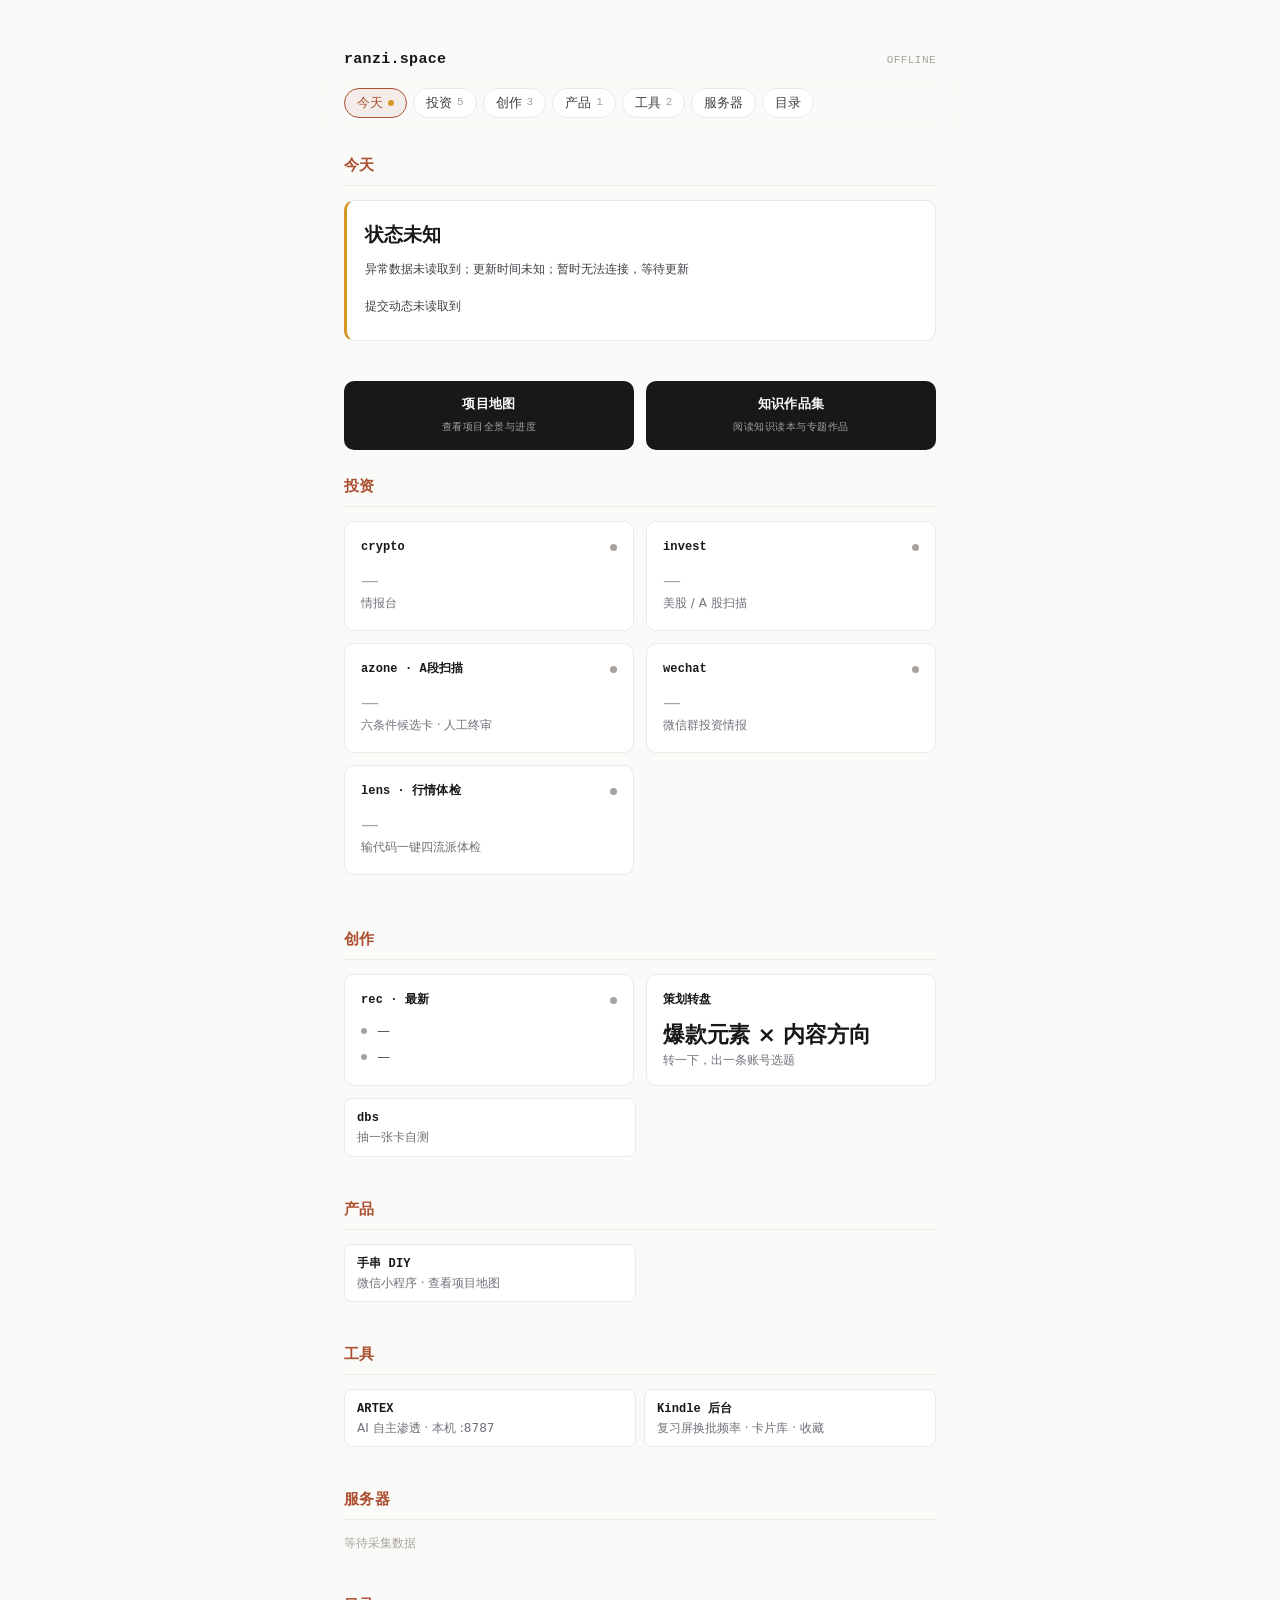
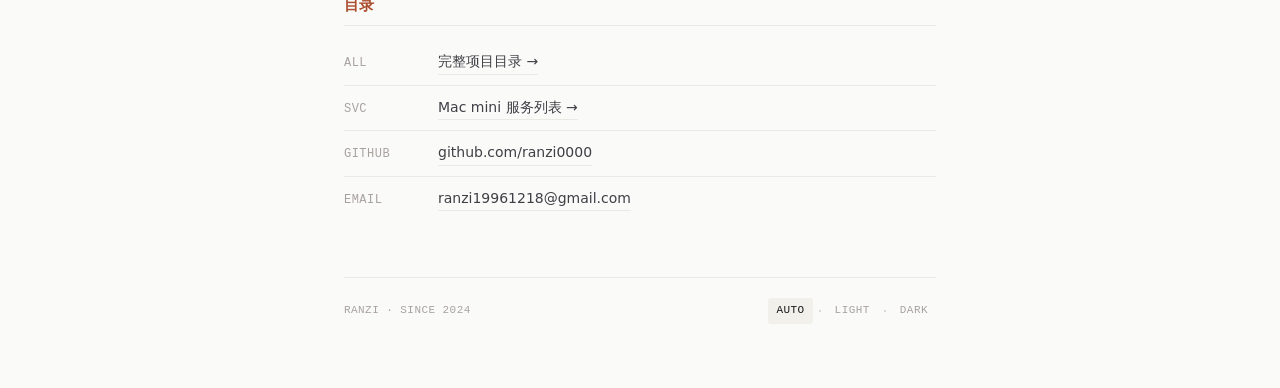
==== index.html @ 0cd51f05 "home: 任务块已完成折叠成一行，新增刷新按钮（refresh_summary）" ====
<!DOCTYPE html>
<html lang="zh-CN" data-page="home">
<head>
<meta charset="UTF-8">
<meta name="viewport" content="width=device-width, initial-scale=1.0, viewport-fit=cover">
<title>ranzi.space</title>
<meta name="description" content="ranzi 的项目大屏。把各项目的当日状态聚合在一起。">
<meta name="color-scheme" content="light dark">

<!-- PWA -->
<link rel="manifest" href="/manifest.json">
<meta name="apple-mobile-web-app-capable" content="yes">
<meta name="apple-mobile-web-app-status-bar-style" content="black-translucent">
<meta name="apple-mobile-web-app-title" content="ranzi">
<meta name="theme-color" content="#fafaf8" media="(prefers-color-scheme: light)">
<meta name="theme-color" content="#0c0c0c" media="(prefers-color-scheme: dark)">
<link rel="apple-touch-icon" href="/icons/apple-touch-icon.png">
<link rel="icon" href="/icons/favicon.svg" type="image/svg+xml">

<script>
  (function() {
    try {
      var t = localStorage.getItem('ranzi-space-theme');
      if (t === 'light' || t === 'dark') {
        document.documentElement.setAttribute('data-theme', t);
      }
    } catch (e) {}
  })();
</script>

<link rel="stylesheet" href="/assets/base.css">
<style>

main {
  max-width: 640px;
  margin: 0 auto;
  padding: 48px 24px 64px;
}
@media (max-width: 640px) {
  main { padding: 32px 16px 48px; }
}

/* ─── Header ───────────────────────────────── */
header {
  margin-bottom: 16px;
  display: flex;
  align-items: baseline;
  justify-content: space-between;
  gap: 16px;
}
h1 {
  font-family: var(--font-mono);
  font-size: 15px;
  font-weight: 600;
  letter-spacing: 0.02em;
  margin: 0;
}
.refresh-meta {
  font-family: var(--font-mono);
  font-size: 11px;
  letter-spacing: 0.04em;
  color: var(--faint);
  text-transform: uppercase;
}
.refresh-meta.stale {
  color: var(--status-bad);
  font-weight: 600;
}
.refresh-meta.stale::before {
  content: "⏸ ";
  margin-right: 2px;
}

/* 数据陈旧时，所有卡片半透明 + 灰化，提示"这不是当前数据" */
body.stale .card { opacity: 0.55; }
body.stale .card-main { color: var(--muted); }
body.stale .server-strip { opacity: 0.55; }

/* ─── 项目登记漂移提醒（projects.json 真源 vs 本地实况对账） ── */
.drift-banner {
  display: block;
  margin: 0 0 20px;
  padding: 10px 13px;
  border: 1px solid var(--border);
  border-left: 3px solid var(--status-warn);
  border-radius: 8px;
  background: var(--card);
  font-size: 13px;
  line-height: 1.5;
  color: inherit;
  text-decoration: none;
}
.drift-banner[hidden] { display: none; }
.drift-banner .drift-title { color: var(--fg-soft); }
.drift-banner .drift-count { color: var(--status-warn); font-weight: 600; }
.drift-banner .drift-detail {
  display: block;
  margin-top: 3px;
  color: var(--muted);
  font-family: var(--font-mono);
  font-size: 12px;
  word-break: break-word;
}

/* ─── 今天：异常用细边与状态点强调，文字保留语义 ─── */
.today-panel {
  display: grid;
  grid-template-columns: minmax(0, 1fr) 150px;
  gap: 20px;
  padding: 18px;
  border: 1px solid var(--border);
  border-left: 3px solid var(--status-ok);
  border-radius: 10px;
  background: var(--card);
}
.today-panel[data-state="alerts"] { border-left-color: var(--status-bad); }
.today-panel[data-state="unknown"] { border-left-color: var(--status-warn); }
.today-panel.no-quota { grid-template-columns: minmax(0, 1fr); }
.quota-block[hidden] { display: none; }
.today-copy { min-width: 0; }
.today-status { margin: 0; font-size: 19px; font-weight: 600; color: var(--fg); }
.today-alerts, .today-latest { list-style: none; padding: 0; margin: 0; }
.today-alerts li { display: flex; gap: 9px; margin-top: 12px; line-height: 1.5; font-size: 13px; }
.today-alerts .status-dot { margin-top: 6px; }
.today-alerts li > div { min-width: 0; overflow-wrap: anywhere; }
.alert-title { color: var(--fg); font-weight: 500; }
.alert-detail { display: block; color: var(--muted); font-size: 12px; }
.today-ai { margin-top: 12px; color: var(--muted); font-size: 12px; }
.today-ai summary { cursor: pointer; }
.today-ai ul { margin: 6px 0 0; padding-left: 18px; line-height: 1.6; overflow-wrap: anywhere; }
.today-unknown { margin: 10px 0 0; color: var(--fg-soft); font-size: 12px; overflow-wrap: anywhere; }
.today-activity { margin: 18px 0 6px; color: var(--fg-soft); font-size: 12px; overflow-wrap: anywhere; }
.today-latest li { display: flex; gap: 10px; font-size: 12px; margin-top: 5px; color: var(--muted); }
.commit-title { flex: 1; min-width: 0; overflow-wrap: anywhere; }
.today-latest time { flex-shrink: 0; font-family: var(--font-mono); font-size: 10px; padding-top: 2px; }
.quota-block { min-width: 0; border-left: 1px solid var(--border); padding-left: 18px; }
.quota-row + .quota-row { margin-top: 14px; padding-top: 14px; border-top: 1px solid var(--border); }
.quota-label { margin: 0; font-family: var(--font-mono); color: var(--muted); font-size: 11px; }
.quota-value { font-family: var(--font-mono); font-size: 30px; line-height: 1.3; margin: 7px 0 0; color: var(--fg); }
.quota-state, .quota-reset, .quota-short { margin: 3px 0 0; font-size: 11px; color: var(--muted); overflow-wrap: anywhere; }
@media (max-width: 640px) {
  .today-panel { grid-template-columns: minmax(0, 1fr); gap: 16px; padding: 16px; }
  .quota-block { border-left: 0; border-top: 1px solid var(--border); padding: 12px 0 0; }
  .quota-value { display: inline-block; font-size: 25px; margin: 4px 8px 0 0; }
  .quota-state { display: inline; }
}

/* ─── 任务：长任务进度（转写、grok 派活等），没有任务时整块隐藏 ─── */
.task-block { margin-top: 12px; border: 1px solid var(--border); border-radius: 10px; background: var(--card); }
.task-block[hidden] { display: none; }
.task-head { display: flex; justify-content: space-between; align-items: center; gap: 10px; margin: 0; padding: 8px 12px 0 18px; font-family: var(--font-mono); font-size: 11px; color: var(--muted); }
.task-refresh { font: inherit; color: var(--fg-soft); background: none; border: 1px solid var(--border); border-radius: 6px; padding: 3px 10px; cursor: pointer; }
.task-refresh:hover { background: var(--hover); }
.task-refresh:disabled { color: var(--muted); cursor: default; background: none; }
/* 已完成的收成一行，展开才看明细，不占注意力 */
.task-done { margin: 0; padding: 10px 18px; font-size: 12px; color: var(--muted); }
.task-list:not(:empty) + .task-done { border-top: 1px solid var(--border); }
.task-done[hidden] { display: none; }
.task-done summary { cursor: pointer; }
.task-done ul { list-style: none; margin: 6px 0 0; padding: 0; line-height: 1.7; }
.task-done li { display: flex; gap: 10px; }
.task-done li span:first-child { flex: 1; min-width: 0; overflow-wrap: anywhere; }
.task-done time { flex-shrink: 0; font-family: var(--font-mono); font-size: 11px; }
.task-list { list-style: none; margin: 0; padding: 0 18px; }
.task-list li { padding: 12px 0; }
.task-list li + li { border-top: 1px solid var(--border); }
.task-top { display: flex; align-items: baseline; gap: 9px; font-size: 14px; }
.task-top .status-dot { align-self: center; }
.task-name { flex: 1; min-width: 0; font-weight: 600; color: var(--fg); overflow-wrap: anywhere; }
.task-label { flex-shrink: 0; font-size: 12px; color: var(--muted); white-space: nowrap; }
.task-list li[data-status="warn"] .task-label, .task-list li[data-status="warn"] .task-line.why { color: var(--status-warn); font-weight: 600; }
.task-list li[data-status="bad"] .task-label, .task-list li[data-status="bad"] .task-line.why { color: var(--status-bad); font-weight: 600; }
.task-bar { height: 5px; margin: 8px 0 0 16px; border-radius: 3px; background: var(--hover); overflow: hidden; }
.task-bar > span { display: block; height: 100%; border-radius: 3px; background: var(--status-ok); }
.task-list li[data-status="warn"] .task-bar > span { background: var(--status-warn); }
.task-list li[data-status="bad"] .task-bar > span { background: var(--status-bad); }
.task-list li[data-status="done"] .task-bar > span, .task-list li[data-status="unknown"] .task-bar > span { background: var(--faint); }
.task-line { margin: 6px 0 0 16px; font-size: 12px; line-height: 1.5; color: var(--fg-soft); overflow-wrap: anywhere; }
.task-line.sub { margin-top: 2px; color: var(--muted); }
.task-line b { font-weight: 600; color: var(--fg); }
@media (max-width: 640px) { .task-head { padding: 8px 10px 0 16px; } .task-list { padding: 0 16px; } .task-done { padding: 10px 16px; } }

/* ─── 主要入口 ──────────────────────────── */
.primary-link {
  display: block;
  width: 100%;
  padding: 14px 16px;
  margin-bottom: 24px;
  background: var(--fg);
  color: var(--bg);
  border: none;
  border-radius: 10px;
  font: inherit;
  font-family: var(--font-mono);
  font-size: 13px;
  font-weight: 600;
  letter-spacing: 0.02em;
  cursor: pointer;
  text-align: center;
  text-decoration: none;
  -webkit-tap-highlight-color: transparent;
  transition: transform 0.1s ease, opacity 0.15s ease;
}
.primary-link:active { transform: scale(0.985); }
.primary-links {
  display: grid;
  grid-template-columns: 1fr 1fr;
  gap: 12px;
  margin-bottom: 24px;
}
.primary-links .primary-link { margin-bottom: 0; }
.primary-link .hint {
  display: block;
  margin-top: 4px;
  font-size: 10px;
  font-weight: 400;
  letter-spacing: 0.05em;
  opacity: 0.6;
}

/* ─── Card grid ───────────────────────────────── */
.grid {
  display: grid;
  /* minmax(0,1fr) 而非 1fr：防止某张卡片的不可换行内容（如 rec 的列表标题）撑爆所在列、
     把两列挤成 2:1 的宽度。minmax(0,…) 把列的最小宽度锁到 0，两列恒等宽。 */
  grid-template-columns: repeat(2, minmax(0, 1fr));
  /* 所有行等高 → 卡片高度统一，消除"某行换行变高、别行偏矮"的高度偏差 */
  grid-auto-rows: 1fr;
  gap: 12px;
  margin-bottom: 12px;
}
@media (max-width: 380px) {
  /* 单列时是纵向列表，不强制等高（否则短卡片被拉高、留大片空白） */
  .grid { grid-template-columns: 1fr; grid-auto-rows: auto; }
}

.card {
  position: relative;
  display: block;
  padding: 16px;
  background: var(--card);
  border: 1px solid var(--border);
  border-radius: 10px;
  text-decoration: none;
  color: inherit;
  transition: transform 0.1s ease, border-color 0.15s ease, background-color 0.15s ease;
  min-height: 110px;
  -webkit-tap-highlight-color: transparent;
}
.card:active {
  transform: scale(0.985);
  background: var(--hover);
}
.card:hover { border-color: var(--muted); }
.card.wide { grid-column: 1 / -1; }

/* ─── Entry grid（纯入口卡：无 dash.key 的项目 + 系统页面） ───
   与活数据大卡区分：两行文字、无状态点、高度约为大卡的一半，视觉分量收敛。 */
.entry-grid {
  display: grid;
  grid-template-columns: repeat(2, minmax(0, 1fr));
  gap: 8px;
}
@media (max-width: 380px) {
  .entry-grid { grid-template-columns: 1fr; }
}
.entry {
  display: block;
  padding: 10px 12px;
  background: var(--card);
  border: 1px solid var(--border);
  border-radius: 8px;
  text-decoration: none;
  color: inherit;
  transition: transform 0.1s ease, border-color 0.15s ease, background-color 0.15s ease;
  -webkit-tap-highlight-color: transparent;
}
.entry:hover { border-color: var(--muted); }
.entry:active {
  transform: scale(0.985);
  background: var(--hover);
}
.entry-title {
  display: block;
  font-family: var(--font-mono);
  font-size: 12px;
  font-weight: 600;
  letter-spacing: 0.01em;
  color: var(--fg);
}
.entry-sub {
  display: block;
  margin-top: 1px;
  font-size: 12px;
  line-height: 1.35;
  color: var(--muted);
  overflow: hidden;
  text-overflow: ellipsis;
  white-space: nowrap;
}

/* projects.json 加载失败时的一行提示（不白屏） */
.grid-error {
  grid-column: 1 / -1;
  font-family: var(--font-mono);
  font-size: 12px;
  color: var(--status-bad);
  padding: 8px 0;
}

.card-head {
  display: flex;
  align-items: center;
  justify-content: space-between;
  gap: 8px;
  margin-bottom: 12px;
}
.card-name {
  font-family: var(--font-mono);
  font-size: 12px;
  font-weight: 600;
  color: var(--fg);
  letter-spacing: 0.01em;
}
.status-dot {
  width: 7px;
  height: 7px;
  border-radius: 50%;
  background: var(--faint);
  flex-shrink: 0;
}
.status-dot.ok { background: var(--status-ok); }
.status-dot.warn { background: var(--status-warn); }
.status-dot.bad { background: var(--status-bad); }

.card-main {
  font-size: 22px;
  font-weight: 600;
  line-height: 1.2;
  color: var(--fg);
  letter-spacing: -0.01em;
  margin-bottom: 4px;
  font-variant-numeric: tabular-nums;
}
.card-main.placeholder { color: var(--faint); font-size: 18px; font-weight: 400; }
.card-sub {
  font-size: 12px;
  color: var(--muted);
  line-height: 1.4;
}
/* 窄屏两列时卡片内宽约 140px，22px 主指标遇到较长文案（如"1.65% 最大价差"）会折成两行。
   缩到 19px 让常见指标单行显示。即便仍折行，等高已由 grid-auto-rows 保证整齐。 */
@media (max-width: 480px) {
  .card-main { font-size: 19px; }
}

/* ─── Item list（rec 用） ──────── */
.card-items {
  list-style: none;
  margin: 0;
  padding: 0;
  display: flex;
  flex-direction: column;
  gap: 8px;
}
.card-items li {
  display: flex;
  align-items: center;
  gap: 10px;
  font-size: 13px;
  line-height: 1.4;
}
.card-items .dot {
  width: 6px;
  height: 6px;
  border-radius: 50%;
  background: var(--faint);
  flex-shrink: 0;
}
.card-items .dot.ok { background: var(--status-ok); }
.card-items .dot.warn { background: var(--status-warn); }
.card-items .dot.bad { background: var(--status-bad); }
.card-items .title {
  flex: 1;
  overflow: hidden;
  text-overflow: ellipsis;
  white-space: nowrap;
  color: var(--fg-soft);
}
.card-items .time {
  font-family: var(--font-mono);
  font-size: 11px;
  color: var(--faint);
  flex-shrink: 0;
}

/* ─── Section ───────────────────────────────── */
section { margin-bottom: 40px; scroll-margin-top: 64px; }
section:last-of-type { margin-bottom: 0; }
section[hidden] { display: none; }

.eyebrow {
  display: flex;
  align-items: baseline;
  gap: 8px;
  font-size: 15px;
  font-weight: 600;
  letter-spacing: 0.02em;
  color: var(--accent);
  margin: 0 0 14px;
  padding-bottom: 8px;
  border-bottom: 1px solid var(--border);
}
.group-section .grid:empty { display: none; }
.section-empty { margin: 0; font-size: 12px; color: var(--faint); }
.section-empty[hidden] { display: none; }

/* ─── 快捷标签：吸顶，点击跳分区，滚动时高亮当前分区 ─── */
.quick-tags {
  position: sticky;
  top: 0;
  z-index: 10;
  display: flex;
  gap: 6px;
  margin: -8px -24px 24px;
  padding: calc(8px + env(safe-area-inset-top)) 24px 10px;
  overflow-x: auto;
  scrollbar-width: none;
  background: color-mix(in srgb, var(--bg) 88%, transparent);
  -webkit-backdrop-filter: blur(10px);
  backdrop-filter: blur(10px);
  border-bottom: 1px solid transparent;
  transition: border-color 0.15s ease;
}
.quick-tags::-webkit-scrollbar { display: none; }
.quick-tags.stuck { border-bottom-color: var(--border); }
.quick-tags a {
  flex-shrink: 0;
  display: inline-flex;
  align-items: center;
  gap: 5px;
  padding: 5px 12px;
  border: 1px solid var(--border);
  border-radius: 999px;
  background: var(--card);
  color: var(--fg-soft);
  font-size: 13px;
  line-height: 1.4;
  text-decoration: none;
  -webkit-tap-highlight-color: transparent;
  transition: color 0.15s ease, border-color 0.15s ease, background-color 0.15s ease;
}
.quick-tags a:hover { border-color: var(--muted); }
.quick-tags a[aria-current="true"] {
  color: var(--accent);
  border-color: var(--accent);
  background: var(--accent-soft);
}
.quick-tags a[hidden] { display: none; }
.quick-tags .tag-count {
  font-family: var(--font-mono);
  font-size: 11px;
  color: var(--faint);
}
.quick-tags .tag-count:empty { display: none; }
.quick-tags .tag-dot {
  width: 6px;
  height: 6px;
  border-radius: 50%;
  background: var(--status-warn);
}
.quick-tags .tag-dot[data-state="ok"] { background: var(--status-ok); }
.quick-tags .tag-dot[data-state="alerts"] { background: var(--status-bad); }
@media (max-width: 640px) {
  .quick-tags { margin: -8px -16px 20px; padding-left: 16px; padding-right: 16px; }
}

/* ─── Server strip（云服务器状态条，数据来自 /api/summary.servers） ─── */
.server-strip {
  display: grid;
  grid-template-columns: repeat(4, minmax(0, 1fr));
  gap: 8px 4px;
  padding: 12px 8px;
  background: var(--card);
  border: 1px solid var(--border);
  border-radius: 10px;
}
.server-strip[hidden] { display: none; }
.server-cell { text-align: center; min-width: 0; }
.server-cell .s-name {
  display: flex;
  align-items: center;
  justify-content: center;
  gap: 6px;
  font-family: var(--font-mono);
  font-size: 12px;
  font-weight: 600;
  color: var(--fg);
  white-space: nowrap;
}
.server-cell .s-sub {
  margin-top: 2px;
  font-family: var(--font-mono);
  font-size: 10px;
  letter-spacing: 0.02em;
  color: var(--muted);
  white-space: nowrap;
  overflow: hidden;
  text-overflow: ellipsis;
}
@media (max-width: 420px) {
  .server-strip { grid-template-columns: repeat(2, minmax(0, 1fr)); gap: 12px 4px; }
}

/* ─── Elsewhere ───────────────────────────────── */
.links {
  list-style: none;
  margin: 0;
  padding: 0;
}
.links li {
  padding: 10px 0;
  display: flex;
  gap: 24px;
  align-items: baseline;
  border-bottom: 1px solid var(--border);
}
.links li:last-child { border-bottom: none; }
.links .label {
  font-family: var(--font-mono);
  font-size: 12px;
  color: var(--faint);
  letter-spacing: 0.04em;
  text-transform: uppercase;
  width: 70px;
  flex-shrink: 0;
}
.links a {
  color: var(--fg-soft);
  text-decoration: none;
  font-size: 14px;
  border-bottom: 1px solid var(--border);
  padding-bottom: 1px;
}
.links a:hover {
  color: var(--accent);
  border-bottom-color: var(--accent);
}

/* ─── Footer ───────────────────────────────── */
footer {
  margin-top: 56px;
  padding-top: 20px;
  border-top: 1px solid var(--border);
  display: flex;
  justify-content: space-between;
  align-items: center;
  gap: 16px;
  font-family: var(--font-mono);
  font-size: 11px;
  letter-spacing: 0.04em;
  color: var(--faint);
}
footer .meta { text-transform: uppercase; }

.theme-toggle .seg:focus-visible {
  outline: 1px solid var(--accent); outline-offset: 1px;
}

@media (max-width: 480px) {
  footer { flex-direction: column; align-items: flex-start; gap: 16px; }
}

::selection { background: var(--accent-soft); }
</style>
</head>
<body>
<main>

  <header>
    <h1>ranzi.space</h1>
    <span class="refresh-meta" id="refresh-meta">—</span>
  </header>

  <!-- 快捷标签：点击跳到对应分区，滚动时高亮当前分区；分区为空时连同标签一起隐藏 -->
  <nav class="quick-tags" id="quick-tags" aria-label="快速定位">
    <a href="#today" data-tag="today">今天<span class="tag-dot" id="tag-today-dot" aria-hidden="true"></span></a>
    <a href="#invest" data-tag="invest">投资<span class="tag-count"></span></a>
    <a href="#create" data-tag="create">创作<span class="tag-count"></span></a>
    <a href="#product" data-tag="product">产品<span class="tag-count"></span></a>
    <a href="#tool" data-tag="tool">工具<span class="tag-count"></span></a>
    <a href="#infra" data-tag="infra">服务器</a>
    <a href="#directory" data-tag="directory">目录</a>
  </nav>

  <section id="today" aria-labelledby="today-heading">
    <h2 class="eyebrow" id="today-heading">今天</h2>
    <div class="today-panel" id="today-panel" data-state="unknown" aria-live="polite">
      <div class="today-copy">
        <p class="today-status" id="today-status">状态未知</p>
        <ul class="today-alerts" id="today-alerts"></ul>
        <details class="today-ai" id="today-ai" hidden><summary></summary><ul></ul></details>
        <p class="today-unknown" id="today-unknown">正在读取汇总数据</p>
        <p class="today-activity" id="today-activity">提交动态读取中</p>
        <ul class="today-latest" id="today-latest"></ul>
      </div>
      <!-- 只剩 Claude 一行（Codex 会员 2026-10-21 到期后撤下）；没有数据时整块隐藏，面板变单栏 -->
      <aside class="quota-block" id="quota-block" aria-label="额度" hidden>
        <div class="quota-row">
          <p class="quota-label">Claude · 周额度</p>
          <p class="quota-value" id="quota-claude-value">—</p>
          <p class="quota-short" id="quota-claude-short">5 小时剩余 —</p>
          <p class="quota-state" id="quota-claude-state">读取中</p>
          <p class="quota-reset" id="quota-claude-reset"></p>
        </div>
      </aside>
    </div>
    <div class="task-block" id="task-block" aria-label="任务进度" hidden>
      <p class="task-head"><span>任务 <span id="task-count"></span></span>
        <button type="button" class="task-refresh" id="task-refresh">刷新</button></p>
      <ul class="task-list" id="task-list"></ul>
      <details class="task-done" id="task-done" hidden><summary></summary><ul></ul></details>
    </div>
  </section>

  <nav class="primary-links" aria-label="主要入口">
    <a class="primary-link" href="/maps">
      项目地图
      <span class="hint">查看项目全景与进度</span>
    </a>
    <a class="primary-link" href="https://lab.ranzi.space">
      知识作品集
      <span class="hint">阅读知识读本与专题作品</span>
    </a>
  </nav>

  <!-- 四个分组由 JS 从 /projects.json 按 dash.group 填充，组内按 dash.order 排：
       活数据卡 / 大卡进 .grid，纯入口进 .entry-grid -->
  <section id="invest" class="group-section" aria-labelledby="invest-heading">
    <h2 class="eyebrow" id="invest-heading">投资</h2>
    <div class="grid" data-cards="invest"></div>
    <div class="entry-grid" data-entries="invest"></div>
  </section>

  <section id="create" class="group-section" aria-labelledby="create-heading">
    <h2 class="eyebrow" id="create-heading">创作</h2>
    <div class="grid" data-cards="create"></div>
    <div class="entry-grid" data-entries="create"></div>
  </section>

  <section id="product" class="group-section" aria-labelledby="product-heading">
    <h2 class="eyebrow" id="product-heading">产品</h2>
    <div class="grid" data-cards="product"></div>
    <div class="entry-grid" data-entries="product"></div>
  </section>

  <section id="tool" class="group-section" aria-labelledby="tool-heading">
    <h2 class="eyebrow" id="tool-heading">工具</h2>
    <div class="grid" data-cards="tool"></div>
    <div class="entry-grid" data-entries="tool"></div>
  </section>

  <section id="infra" aria-labelledby="infra-heading">
    <h2 class="eyebrow" id="infra-heading">服务器</h2>
    <!-- 云服务器状态条：由 /api/summary.servers 渲染（IP/到期只在私库 dash-collector 维护） -->
    <div class="server-strip" id="server-strip" hidden></div>
    <p class="section-empty" id="server-empty">等待采集数据</p>
  </section>

  <section id="directory" aria-labelledby="directory-heading">
    <h2 class="eyebrow" id="directory-heading">目录</h2>
    <a class="drift-banner" id="drift-banner" href="/projects/" hidden>
      <span class="drift-title"></span>
      <span class="drift-detail"></span>
    </a>
    <ul class="links">
      <li>
        <span class="label">all</span>
        <a href="/projects/">完整项目目录 →</a>
      </li>
      <li>
        <span class="label">svc</span>
        <a href="/services/">Mac mini 服务列表 →</a>
      </li>
      <li>
        <span class="label">github</span>
        <a href="https://github.com/ranzi0000">github.com/ranzi0000</a>
      </li>
      <li>
        <span class="label">email</span>
        <a href="mailto:ranzi19961218@gmail.com">ranzi19961218@gmail.com</a>
      </li>
    </ul>
  </section>

  <footer>
    <span class="meta">ranzi · since 2024</span>
    <span class="theme-toggle" role="group" aria-label="theme">
      <button class="seg" data-theme="auto" aria-pressed="true">auto</button>
      <span class="sep" aria-hidden="true"></span>
      <button class="seg" data-theme="light" aria-pressed="false">light</button>
      <span class="sep" aria-hidden="true"></span>
      <button class="seg" data-theme="dark" aria-pressed="false">dark</button>
    </span>
  </footer>

</main>

<script src="/assets/theme.js"></script>
<script type="module" src="/assets/home/data.js"></script>
<script type="module" src="/assets/home/tags.js"></script>
</body>
</html>
---- assets/base.css ----
:root {
  --bg: #fafaf8;
  --fg: #18181b;
  --fg-soft: #3f3f46;
  --muted: #71717a;
  --faint: #a8a29e;
  --border: #ebe9e4;
  --hover: #f2f0eb;
  --card: #ffffff;
  --accent: oklch(54% 0.13 38);
  --accent-soft: oklch(54% 0.13 38 / 0.08);
  --status-ok: oklch(64% 0.14 145);
  --status-warn: oklch(72% 0.14 75);
  --status-bad: oklch(60% 0.18 25);
  --status-infra: oklch(60% 0.12 240);
  --status-dormant: #a8a29e;
  --status-archived: #71717a;
  --font-sans: -apple-system, BlinkMacSystemFont, "Segoe UI", "PingFang SC", "Hiragino Sans GB", "Microsoft YaHei", system-ui, sans-serif;
  --font-mono: ui-monospace, SFMono-Regular, "SF Mono", Menlo, Consolas, "Liberation Mono", monospace;
}

:root[data-theme="dark"] {
  --bg: #0c0c0c;
  --fg: #ededec;
  --fg-soft: #c4c4c0;
  --muted: #8a8a87;
  --faint: #5a5a57;
  --border: #1c1c1a;
  --hover: #161614;
  --card: #131311;
  --accent: oklch(72% 0.12 38);
  --accent-soft: oklch(72% 0.12 38 / 0.10);
  --status-dormant: #5a5a57;
  --status-archived: #4a4a47;
}

@media (prefers-color-scheme: dark) {
  :root:not([data-theme="light"]) {
    --bg: #0c0c0c;
    --fg: #ededec;
    --fg-soft: #c4c4c0;
    --muted: #8a8a87;
    --faint: #5a5a57;
    --border: #1c1c1a;
    --hover: #161614;
    --card: #131311;
    --accent: oklch(72% 0.12 38);
    --accent-soft: oklch(72% 0.12 38 / 0.10);
    --status-dormant: #5a5a57;
    --status-archived: #4a4a47;
  }
}

:where([data-page="home"], [data-page="projects"], [data-page="home"] *, [data-page="projects"] *) { box-sizing: border-box; }
html:where([data-page="home"], [data-page="projects"]) { -webkit-text-size-adjust: 100%; }
:where([data-page="home"], [data-page="projects"]) body {
  margin: 0;
  font-family: var(--font-sans);
  font-size: 16px;
  line-height: 1.6;
  color: var(--fg);
  background: var(--bg);
  -webkit-font-smoothing: antialiased;
  -moz-osx-font-smoothing: grayscale;
  transition: background-color 0.15s ease, color 0.15s ease;
  padding: env(safe-area-inset-top) env(safe-area-inset-right) env(safe-area-inset-bottom) env(safe-area-inset-left);
}

:root[data-page="services"] {
  --font-mono: ui-monospace, SFMono-Regular, "SF Mono", Menlo, Consolas, monospace;
}

.theme-toggle { display: inline-flex; align-items: center; gap: 4px; }
.theme-toggle .seg {
  background: none; border: none; padding: 4px 8px; margin: 0;
  font: inherit; font-family: var(--font-mono); font-size: 11px;
  letter-spacing: 0.04em; color: var(--faint); cursor: pointer;
  border-radius: 3px; text-transform: uppercase;
  transition: color 0.15s ease, background-color 0.15s ease;
}
.theme-toggle .seg:hover { color: var(--muted); }
.theme-toggle .seg[aria-pressed="true"] {
  color: var(--fg); background: var(--hover);
}
.theme-toggle .sep {
  display: inline-block; width: 2px; height: 2px;
  background: currentColor; border-radius: 50%; opacity: 0.5; margin: 0 2px;
}
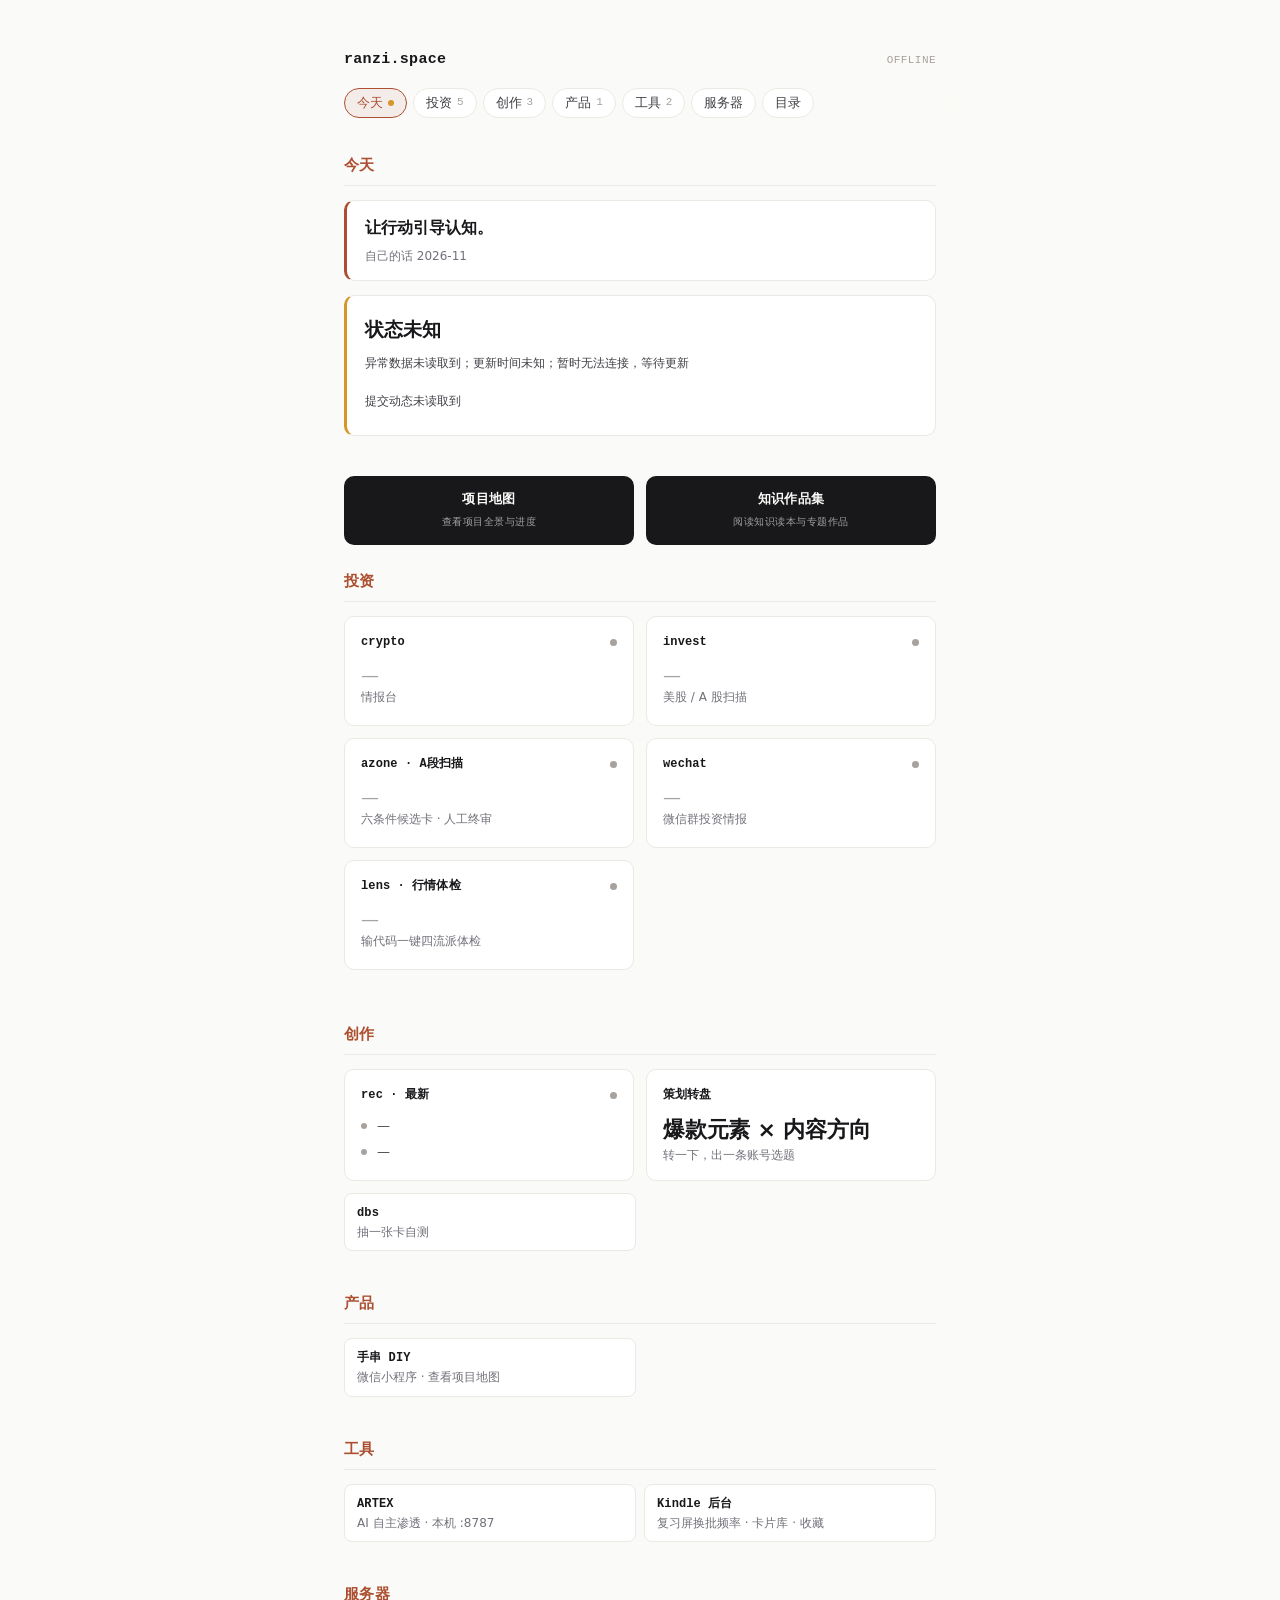
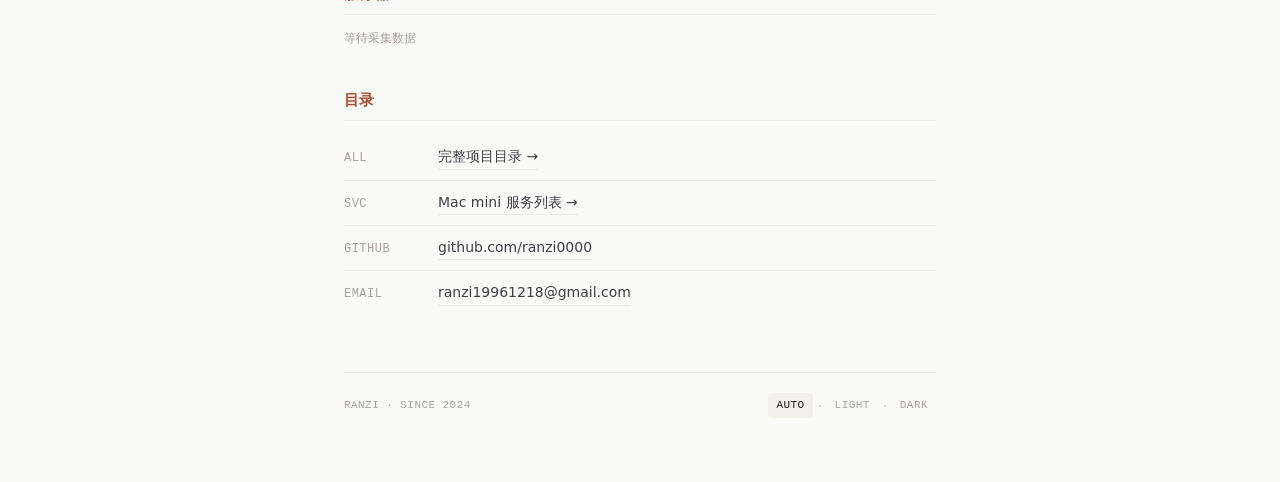
==== commit 9749cfc5: "home: 今天区加金句块（每天一条，点击换下一条；清单 quotes.json 与每日推送共用）" ====
--- a/index.html
+++ b/index.html
@@ -101,6 +101,17 @@
   font-size: 12px;
   word-break: break-word;
 }
+
+/* ─── 金句：每天一条，点一下换下一条 ─── */
+.quote-line {
+  display: block; width: 100%; text-align: left; font: inherit; cursor: pointer;
+  margin: 0 0 14px; padding: 14px 18px;
+  border: 1px solid var(--border); border-left: 3px solid var(--accent);
+  border-radius: 10px; background: var(--card); color: var(--fg);
+}
+.quote-line[hidden] { display: none; }
+.quote-text { display: block; font-size: 16px; font-weight: 600; line-height: 1.6; }
+.quote-src { display: block; margin-top: 6px; font-size: 12px; color: var(--muted); }
 
 /* ─── 今天：异常用细边与状态点强调，文字保留语义 ─── */
 .today-panel {
@@ -595,6 +606,7 @@
 
   <section id="today" aria-labelledby="today-heading">
     <h2 class="eyebrow" id="today-heading">今天</h2>
+    <button type="button" class="quote-line" id="quote-line" aria-label="金句，点击换一条" hidden><span class="quote-text"></span><span class="quote-src"></span></button>
     <div class="today-panel" id="today-panel" data-state="unknown" aria-live="polite">
       <div class="today-copy">
         <p class="today-status" id="today-status">状态未知</p>
@@ -709,5 +721,6 @@
 <script src="/assets/theme.js"></script>
 <script type="module" src="/assets/home/data.js"></script>
 <script type="module" src="/assets/home/tags.js"></script>
+<script type="module" src="/assets/home/quote.js"></script>
 </body>
 </html>
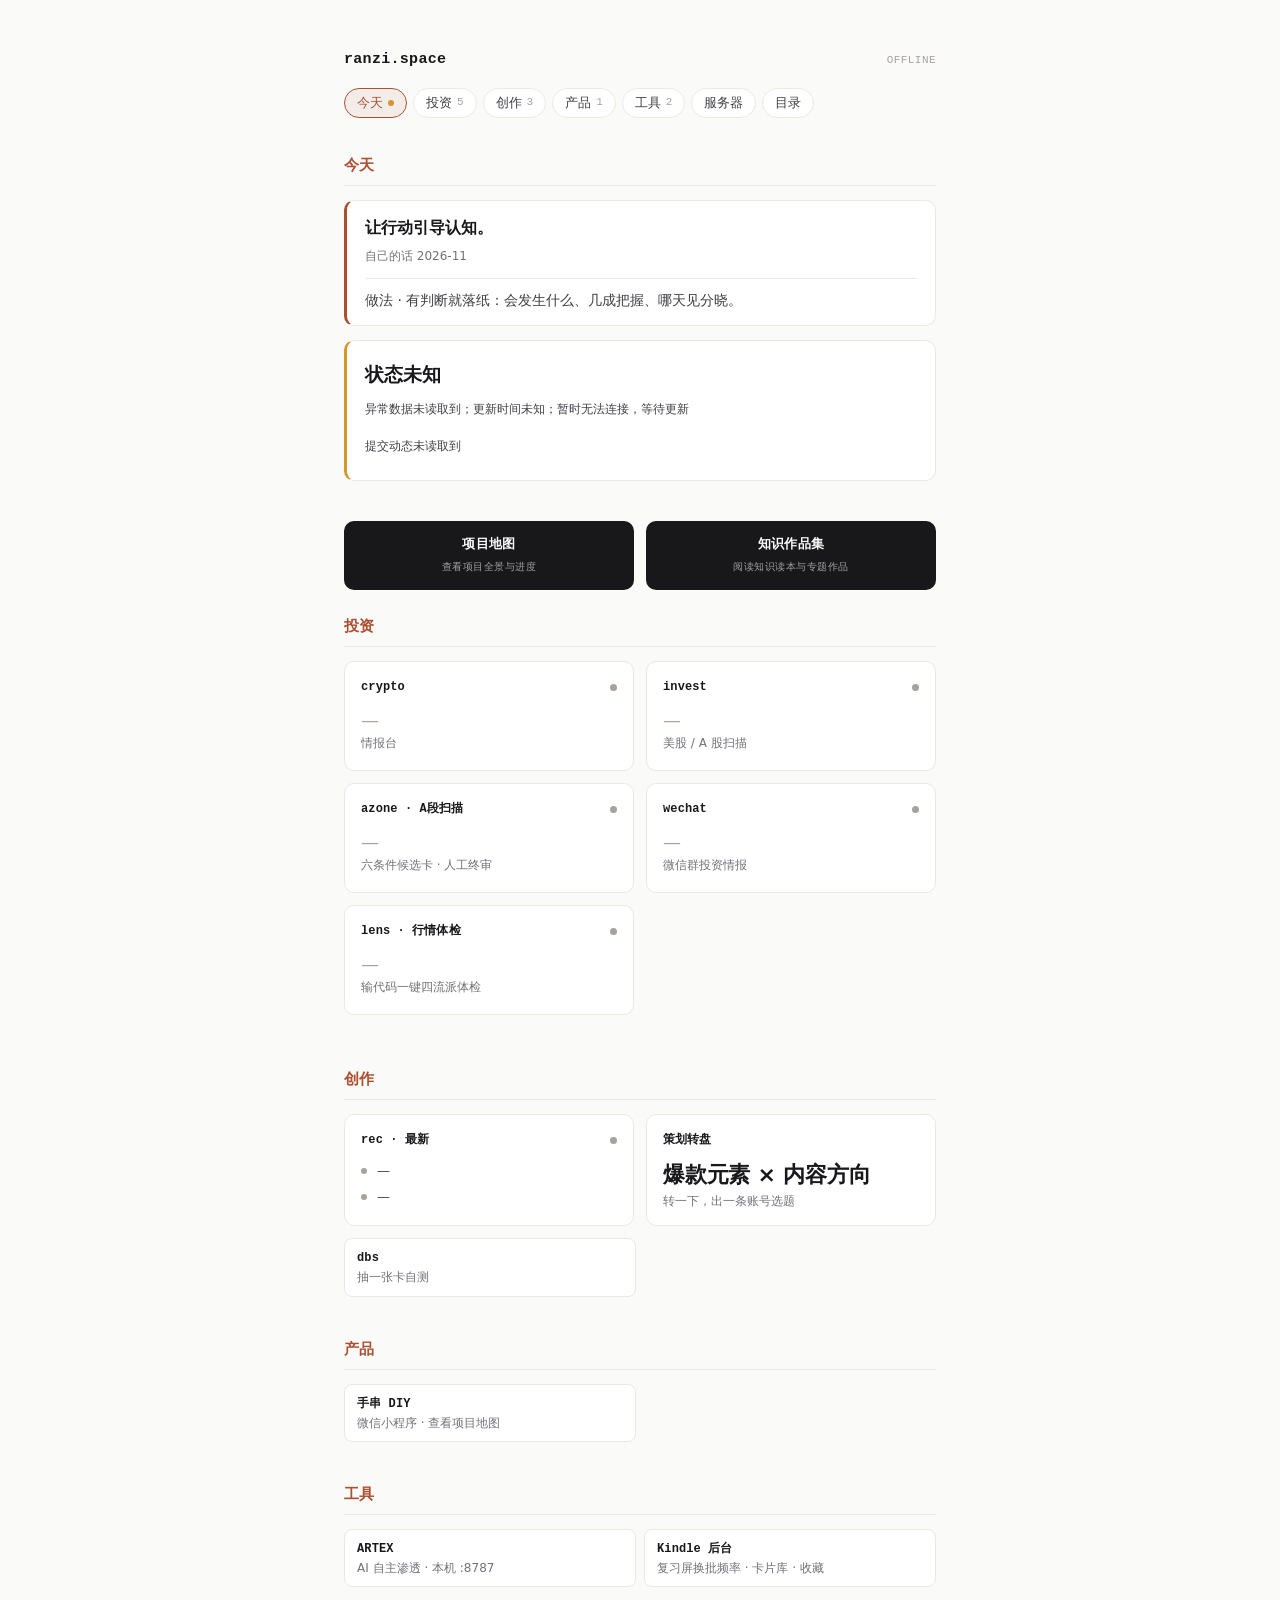
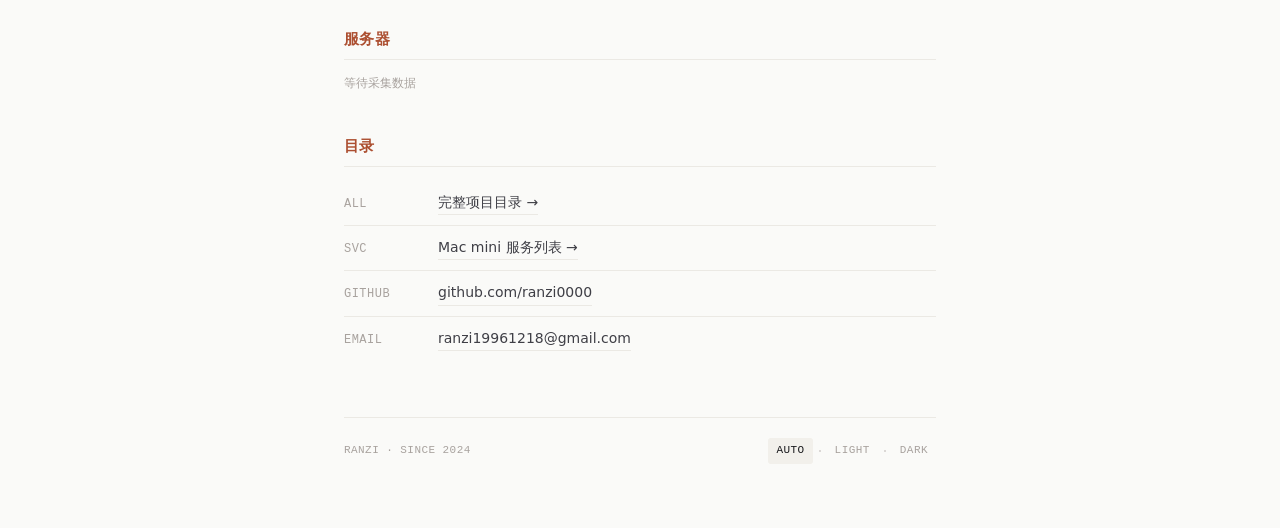
==== commit 45cf17c2: "home: 金句块加一行「做法」（清单里 k=do 的条目单独按日轮换）" ====
--- a/index.html
+++ b/index.html
@@ -112,6 +112,8 @@
 .quote-line[hidden] { display: none; }
 .quote-text { display: block; font-size: 16px; font-weight: 600; line-height: 1.6; }
 .quote-src { display: block; margin-top: 6px; font-size: 12px; color: var(--muted); }
+.quote-do { display: block; margin-top: 12px; padding-top: 10px; border-top: 1px solid var(--border); font-size: 14px; line-height: 1.6; color: var(--fg-soft); }
+.quote-do[hidden] { display: none; }
 
 /* ─── 今天：异常用细边与状态点强调，文字保留语义 ─── */
 .today-panel {
@@ -606,7 +608,7 @@
 
   <section id="today" aria-labelledby="today-heading">
     <h2 class="eyebrow" id="today-heading">今天</h2>
-    <button type="button" class="quote-line" id="quote-line" aria-label="金句，点击换一条" hidden><span class="quote-text"></span><span class="quote-src"></span></button>
+    <button type="button" class="quote-line" id="quote-line" aria-label="金句，点击换一条" hidden><span class="quote-text"></span><span class="quote-src"></span><span class="quote-do" hidden></span></button>
     <div class="today-panel" id="today-panel" data-state="unknown" aria-live="polite">
       <div class="today-copy">
         <p class="today-status" id="today-status">状态未知</p>
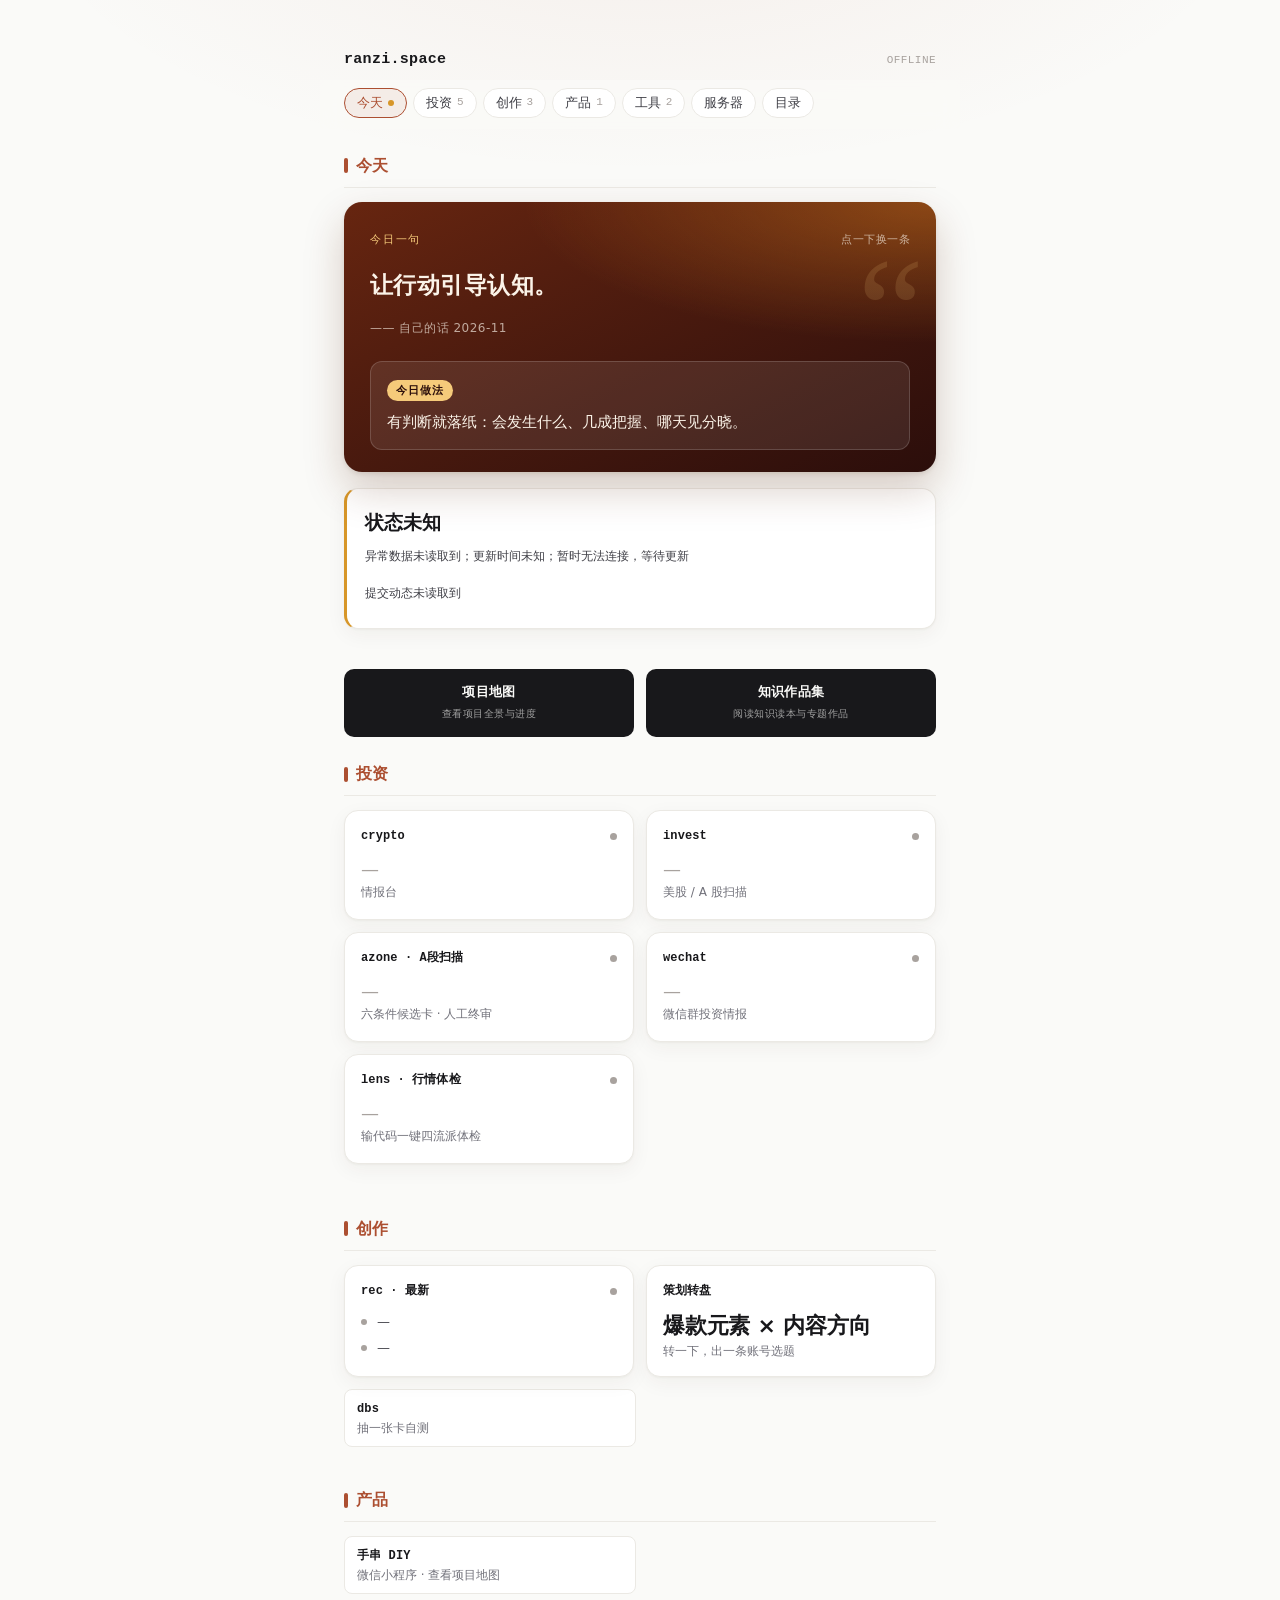
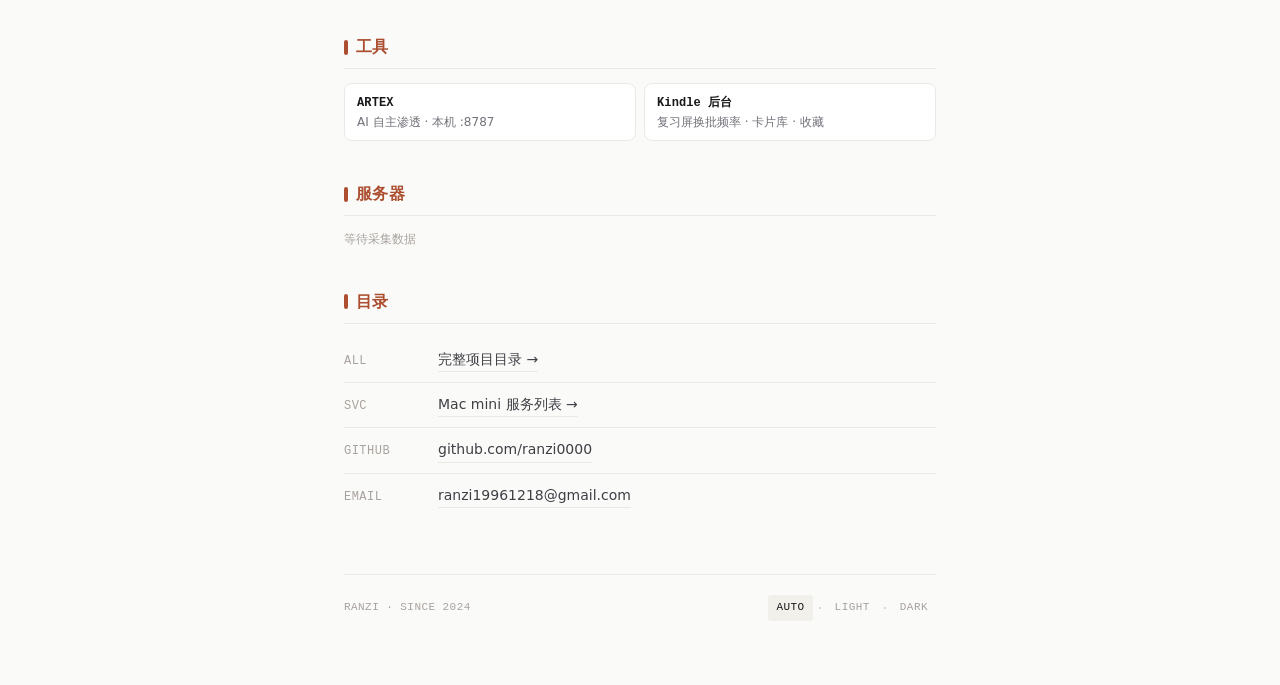
==== commit 3505a303: "home: 金句与做法改成主视觉卡（暖色深底、衬线大字、内嵌今日做法）；卡片加投影圆角、分区标题加色条" ====
--- a/index.html
+++ b/index.html
@@ -31,6 +31,7 @@
 <link rel="stylesheet" href="/assets/base.css">
 <style>
 
+body { background: radial-gradient(900px 420px at 50% -120px, var(--page-glow), transparent 70%) no-repeat, var(--bg); }
 main {
   max-width: 640px;
   margin: 0 auto;
@@ -102,18 +103,58 @@
   word-break: break-word;
 }
 
-/* ─── 金句：每天一条，点一下换下一条 ─── */
+/* ─── 金句与做法：首页主视觉卡。深色暖底、衬线大字，下方内嵌一格「今日做法」 ─── */
 .quote-line {
-  display: block; width: 100%; text-align: left; font: inherit; cursor: pointer;
-  margin: 0 0 14px; padding: 14px 18px;
-  border: 1px solid var(--border); border-left: 3px solid var(--accent);
-  border-radius: 10px; background: var(--card); color: var(--fg);
+  position: relative; display: block; width: 100%; overflow: hidden;
+  margin: 0 0 16px; padding: 30px 26px 22px;
+  text-align: left; font: inherit; cursor: pointer; color: var(--hero-fg);
+  border: 0; border-radius: 18px;
+  background:
+    radial-gradient(120% 90% at 100% 0%, var(--hero-glow), transparent 58%),
+    linear-gradient(155deg, var(--hero-a), var(--hero-b));
+  box-shadow: var(--shadow-hero);
+  -webkit-tap-highlight-color: transparent;
+  transition: transform 0.15s ease;
 }
 .quote-line[hidden] { display: none; }
-.quote-text { display: block; font-size: 16px; font-weight: 600; line-height: 1.6; }
-.quote-src { display: block; margin-top: 6px; font-size: 12px; color: var(--muted); }
-.quote-do { display: block; margin-top: 12px; padding-top: 10px; border-top: 1px solid var(--border); font-size: 14px; line-height: 1.6; color: var(--fg-soft); }
+.quote-line:active { transform: scale(0.99); }
+.quote-line:focus-visible { outline: 2px solid var(--hero-gold); outline-offset: 3px; }
+.quote-mark {
+  position: absolute; top: 34px; right: 12px; pointer-events: none;
+  font-family: Georgia, "Times New Roman", serif; font-size: 150px; line-height: 1;
+  color: var(--hero-gold); opacity: 0.14;
+}
+.quote-kicker {
+  position: relative; display: flex; justify-content: space-between; align-items: center;
+  font-family: var(--font-mono); font-size: 11px; letter-spacing: 0.16em; color: var(--hero-gold);
+}
+.quote-next { letter-spacing: 0.04em; color: var(--hero-soft); }
+.quote-text {
+  position: relative; display: block; margin-top: 18px;
+  font-family: var(--font-serif); font-size: 23px; font-weight: 700; line-height: 1.65;
+  letter-spacing: 0.02em; text-wrap: pretty;
+}
+.quote-src {
+  position: relative; display: block; margin-top: 14px;
+  font-size: 12px; letter-spacing: 0.04em; color: var(--hero-soft);
+}
+.quote-src::before { content: "—— "; }
+.quote-src:empty { display: none; }
+.quote-do {
+  position: relative; display: block; margin-top: 22px; padding: 14px 16px;
+  border: 1px solid var(--hero-line); border-radius: 12px; background: var(--hero-panel);
+}
 .quote-do[hidden] { display: none; }
+.do-label {
+  display: inline-block; padding: 2px 9px; border-radius: 999px;
+  font-size: 11px; font-weight: 600; letter-spacing: 0.1em;
+  color: var(--hero-b); background: var(--hero-gold);
+}
+.do-text { display: block; margin-top: 9px; font-size: 15px; line-height: 1.65; color: var(--hero-fg); }
+.quote-line.swap .quote-text, .quote-line.swap .quote-src { animation: quote-in 0.35s ease both; }
+@keyframes quote-in { from { opacity: 0; transform: translateY(6px); } to { opacity: 1; transform: none; } }
+@media (max-width: 380px) { .quote-line { padding: 26px 20px 18px; } .quote-text { font-size: 21px; } }
+@media (prefers-reduced-motion: reduce) { .quote-line, .quote-line.swap .quote-text, .quote-line.swap .quote-src { animation: none; transition: none; } }
 
 /* ─── 今天：异常用细边与状态点强调，文字保留语义 ─── */
 .today-panel {
@@ -123,7 +164,8 @@
   padding: 18px;
   border: 1px solid var(--border);
   border-left: 3px solid var(--status-ok);
-  border-radius: 10px;
+  border-radius: 14px;
+  box-shadow: var(--shadow-card);
   background: var(--card);
 }
 .today-panel[data-state="alerts"] { border-left-color: var(--status-bad); }
@@ -253,7 +295,8 @@
   padding: 16px;
   background: var(--card);
   border: 1px solid var(--border);
-  border-radius: 10px;
+  border-radius: 14px;
+  box-shadow: var(--shadow-card);
   text-decoration: none;
   color: inherit;
   transition: transform 0.1s ease, border-color 0.15s ease, background-color 0.15s ease;
@@ -412,11 +455,15 @@
 section:last-of-type { margin-bottom: 0; }
 section[hidden] { display: none; }
 
+.eyebrow::before {
+  content: ""; align-self: center; flex: none;
+  width: 4px; height: 15px; border-radius: 2px; background: var(--accent);
+}
 .eyebrow {
   display: flex;
   align-items: baseline;
   gap: 8px;
-  font-size: 15px;
+  font-size: 16px;
   font-weight: 600;
   letter-spacing: 0.02em;
   color: var(--accent);
@@ -608,7 +655,7 @@
 
   <section id="today" aria-labelledby="today-heading">
     <h2 class="eyebrow" id="today-heading">今天</h2>
-    <button type="button" class="quote-line" id="quote-line" aria-label="金句，点击换一条" hidden><span class="quote-text"></span><span class="quote-src"></span><span class="quote-do" hidden></span></button>
+    <button type="button" class="quote-line" id="quote-line" aria-label="金句，点击换一条" hidden><span class="quote-mark" aria-hidden="true">“</span><span class="quote-kicker"><span>今日一句</span><span class="quote-next" aria-hidden="true">点一下换一条</span></span><span class="quote-text"></span><span class="quote-src"></span><span class="quote-do" hidden><span class="do-label">今日做法</span><span class="do-text"></span></span></button>
     <div class="today-panel" id="today-panel" data-state="unknown" aria-live="polite">
       <div class="today-copy">
         <p class="today-status" id="today-status">状态未知</p>
--- a/assets/base.css
+++ b/assets/base.css
@@ -15,8 +15,20 @@
   --status-infra: oklch(60% 0.12 240);
   --status-dormant: #a8a29e;
   --status-archived: #71717a;
+  --hero-a: oklch(36% 0.10 38);
+  --hero-b: oklch(21% 0.05 28);
+  --hero-glow: oklch(72% 0.16 60 / 0.42);
+  --hero-fg: #fbf3e8;
+  --hero-soft: rgb(251 243 232 / 0.66);
+  --hero-gold: oklch(86% 0.11 82);
+  --hero-panel: rgb(255 255 255 / 0.09);
+  --hero-line: rgb(255 255 255 / 0.16);
+  --page-glow: oklch(54% 0.13 38 / 0.07);
+  --shadow-card: 0 1px 2px rgb(60 40 20 / 0.04), 0 6px 20px rgb(60 40 20 / 0.05);
+  --shadow-hero: 0 2px 4px rgb(60 30 10 / 0.10), 0 18px 40px rgb(90 40 15 / 0.22);
   --font-sans: -apple-system, BlinkMacSystemFont, "Segoe UI", "PingFang SC", "Hiragino Sans GB", "Microsoft YaHei", system-ui, sans-serif;
   --font-mono: ui-monospace, SFMono-Regular, "SF Mono", Menlo, Consolas, "Liberation Mono", monospace;
+  --font-serif: "Songti SC", "Noto Serif SC", "Source Han Serif SC", "STSong", "SimSun", Georgia, serif;
 }
 
 :root[data-theme="dark"] {
@@ -32,6 +44,12 @@
   --accent-soft: oklch(72% 0.12 38 / 0.10);
   --status-dormant: #5a5a57;
   --status-archived: #4a4a47;
+  --hero-a: oklch(30% 0.08 38);
+  --hero-b: oklch(15% 0.03 28);
+  --hero-glow: oklch(70% 0.15 60 / 0.30);
+  --page-glow: oklch(72% 0.12 38 / 0.06);
+  --shadow-card: 0 1px 2px rgb(0 0 0 / 0.3);
+  --shadow-hero: 0 0 0 1px rgb(255 255 255 / 0.06), 0 18px 40px rgb(0 0 0 / 0.5);
 }
 
 @media (prefers-color-scheme: dark) {
@@ -48,6 +66,12 @@
     --accent-soft: oklch(72% 0.12 38 / 0.10);
     --status-dormant: #5a5a57;
     --status-archived: #4a4a47;
+    --hero-a: oklch(30% 0.08 38);
+    --hero-b: oklch(15% 0.03 28);
+    --hero-glow: oklch(70% 0.15 60 / 0.30);
+    --page-glow: oklch(72% 0.12 38 / 0.06);
+    --shadow-card: 0 1px 2px rgb(0 0 0 / 0.3);
+    --shadow-hero: 0 0 0 1px rgb(255 255 255 / 0.06), 0 18px 40px rgb(0 0 0 / 0.5);
   }
 }
 
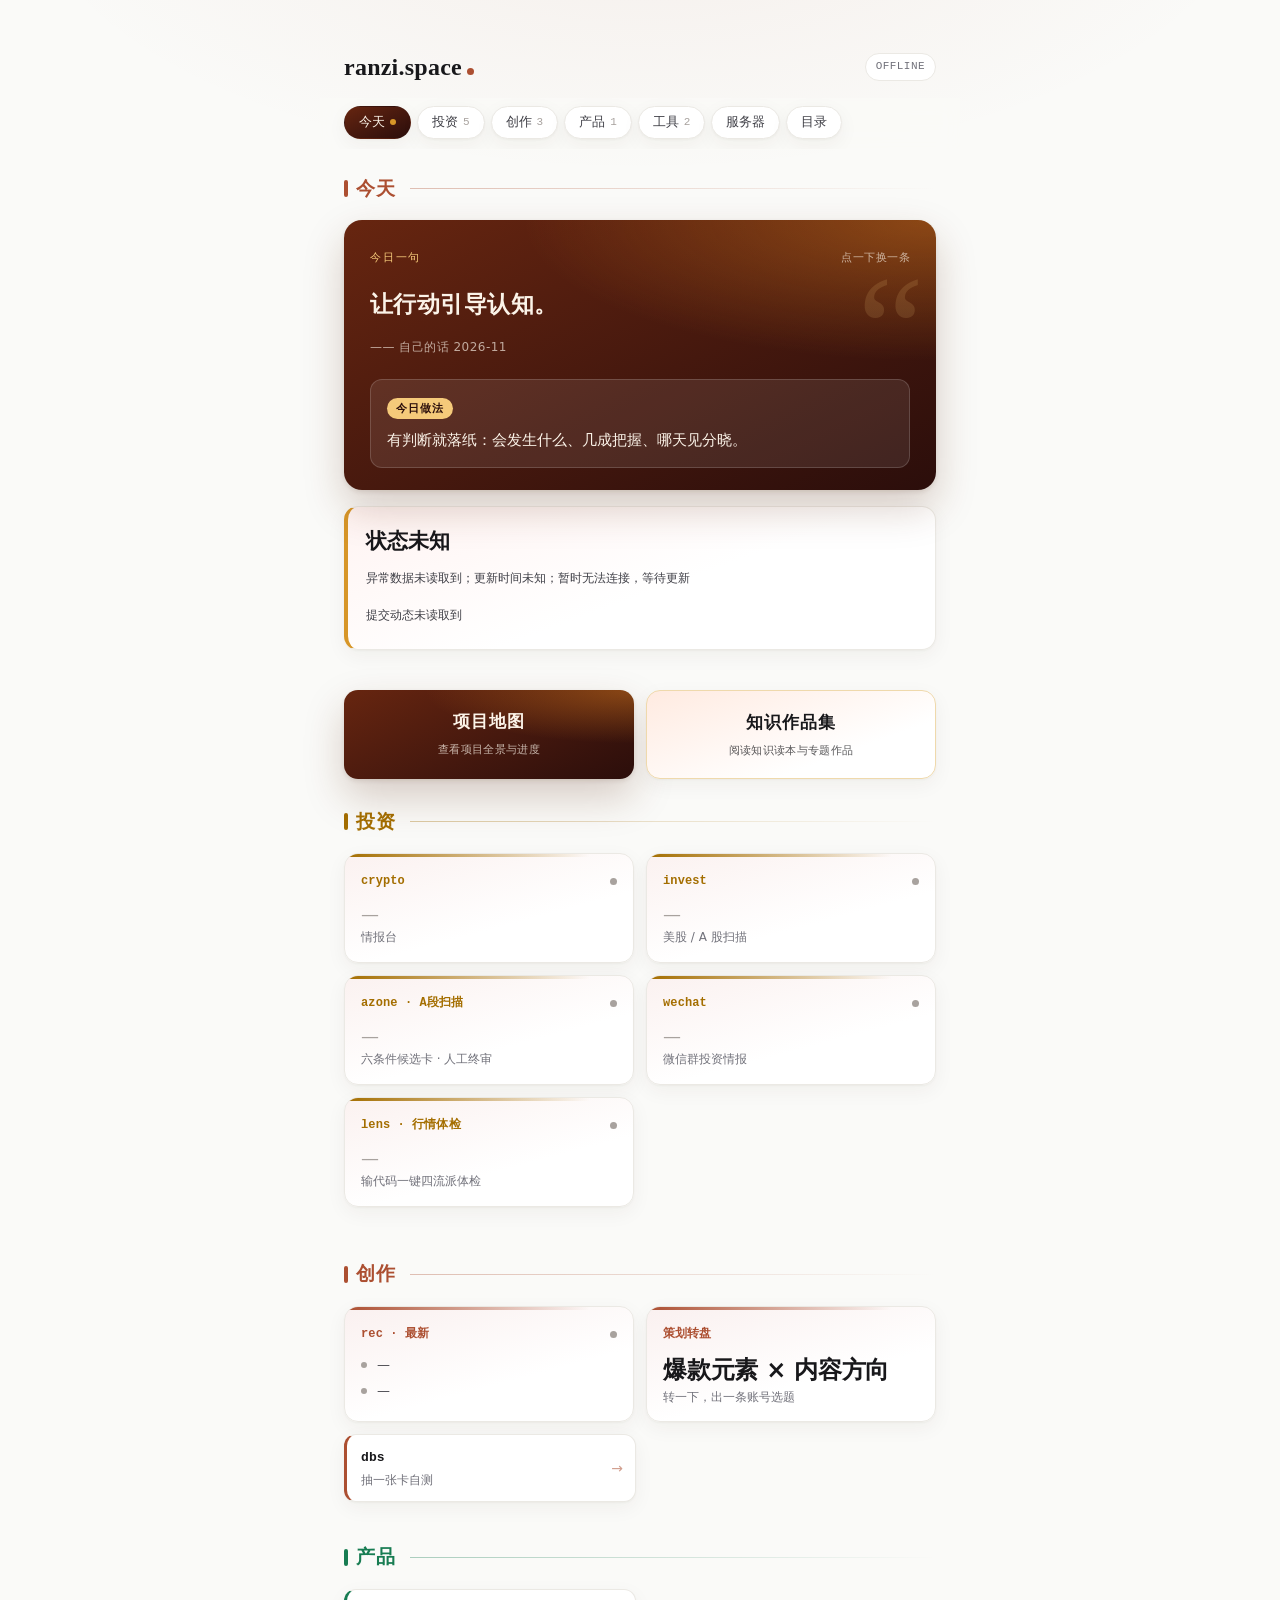
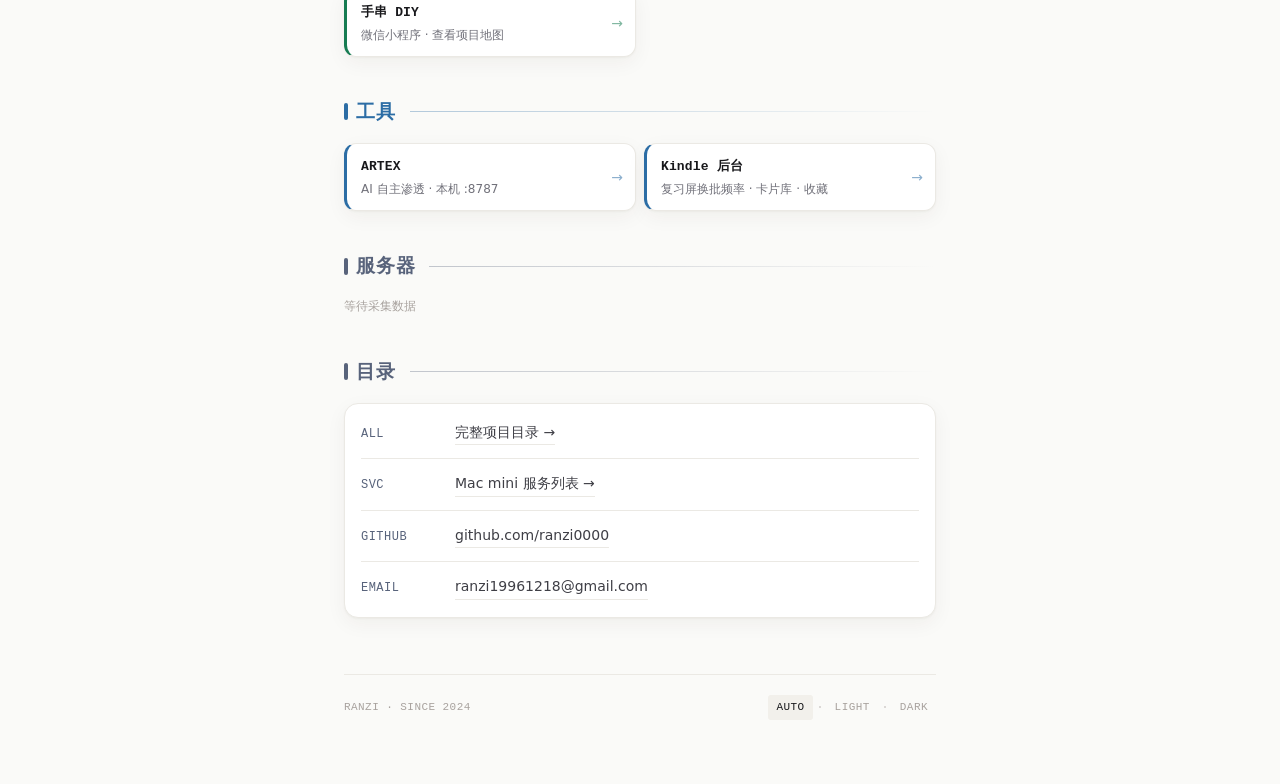
==== commit 11fb815d: "home: 整页暖色重设计（分区色调、衬线标题、入口与卡片着色、目录成卡）" ====
--- a/index.html
+++ b/index.html
@@ -632,6 +632,63 @@
 }
 
 ::selection { background: var(--accent-soft); }
+
+/* ═══ 暖色层次（2026-11-11 重设计）═══
+   各分区一个色调（--tone，定义在 base.css），标题、卡片、入口随分区着色；
+   数字与状态的可读性不变，只加层次。放在最后，覆盖上面的基础样式。 */
+#invest { --tone: var(--tone-invest); }
+#create { --tone: var(--tone-create); }
+#product { --tone: var(--tone-product); }
+#tool { --tone: var(--tone-tool); }
+#infra, #directory { --tone: var(--tone-infra); }
+
+header { margin-bottom: 20px; align-items: center; }
+h1 { font-family: var(--font-serif); font-size: 24px; font-weight: 700; letter-spacing: 0.01em; }
+h1::after { content: ""; display: inline-block; width: 7px; height: 7px; margin-left: 5px; border-radius: 50%; background: var(--accent); }
+.refresh-meta { padding: 4px 10px; border: 1px solid var(--border); border-radius: 999px; background: var(--card); color: var(--muted); }
+
+.quick-tags a { padding: 6px 14px; box-shadow: var(--shadow-card); }
+.quick-tags a[aria-current="true"] { color: var(--hero-fg); border-color: transparent; background: linear-gradient(155deg, var(--hero-a), var(--hero-b)); }
+.quick-tags a[aria-current="true"] .tag-count { color: var(--hero-soft); }
+
+.eyebrow { color: var(--tone, var(--accent)); font-family: var(--font-serif); font-size: 19px; font-weight: 700; letter-spacing: 0.04em; border-bottom: 0; padding-bottom: 0; margin-bottom: 16px; }
+.eyebrow::before { background: var(--tone, var(--accent)); height: 17px; }
+.eyebrow::after { content: ""; flex: 1; align-self: center; height: 1px; margin-left: 6px; background: linear-gradient(90deg, color-mix(in oklch, var(--tone, var(--accent)) 35%, transparent), transparent); }
+
+.today-panel { --state: var(--status-ok); background: linear-gradient(160deg, color-mix(in oklch, var(--state) 9%, var(--card)), var(--card) 55%); border-left-width: 4px; }
+.today-panel[data-state="alerts"] { --state: var(--status-bad); }
+.today-panel[data-state="unknown"] { --state: var(--status-warn); }
+.today-status { font-family: var(--font-serif); font-size: 21px; font-weight: 700; }
+.quota-value { color: var(--accent); }
+
+.task-block { border-radius: 14px; box-shadow: var(--shadow-card); overflow: hidden; }
+.task-head { padding-bottom: 8px; border-bottom: 1px solid var(--border); background: color-mix(in oklch, var(--accent) 5%, var(--card)); }
+.task-bar { height: 6px; }
+.task-list li:not([data-status]) .task-bar > span, .task-list li[data-status="ok"] .task-bar > span { background: linear-gradient(90deg, var(--status-ok), color-mix(in oklch, var(--status-ok) 60%, var(--hero-gold))); }
+
+.primary-links { gap: 12px; margin: 20px 0 28px; }
+.primary-link { position: relative; overflow: hidden; padding: 18px 16px; border-radius: 14px; color: var(--hero-fg); font-family: var(--font-serif); font-size: 17px; font-weight: 700; letter-spacing: 0.06em; background: radial-gradient(120% 100% at 100% 0%, var(--hero-glow), transparent 60%), linear-gradient(155deg, var(--hero-a), var(--hero-b)); box-shadow: var(--shadow-hero); }
+.primary-links .primary-link + .primary-link { color: var(--fg); background: linear-gradient(160deg, color-mix(in oklch, var(--hero-gold) 30%, var(--card)), var(--card) 70%); border: 1px solid color-mix(in oklch, var(--hero-gold) 55%, var(--border)); box-shadow: var(--shadow-card); }
+.primary-link .hint { margin-top: 6px; font-family: var(--font-sans); font-size: 11px; letter-spacing: 0.03em; opacity: 0.72; }
+
+.card { padding: 18px 16px 16px; overflow: hidden; background: linear-gradient(165deg, color-mix(in oklch, var(--tone, var(--accent)) 8%, var(--card)), var(--card) 62%); }
+.card::before { content: ""; position: absolute; left: 0; top: 0; right: 0; height: 3px; background: linear-gradient(90deg, var(--tone, var(--accent)), transparent 85%); }
+.card:hover, .entry:hover { border-color: color-mix(in oklch, var(--tone, var(--accent)) 45%, var(--border)); transform: translateY(-1px); }
+.card-name { color: var(--tone, var(--accent)); }
+.card-main { font-size: 24px; }
+
+.entry { position: relative; padding: 13px 30px 13px 14px; border-radius: 12px; box-shadow: var(--shadow-card); border-left: 3px solid var(--tone, var(--accent)); }
+.entry::after { content: "\2192"; position: absolute; right: 12px; top: 50%; transform: translateY(-50%); color: var(--tone, var(--accent)); opacity: 0.55; font-size: 14px; }
+.entry-title { font-size: 13px; }
+.entry-sub { margin-top: 3px; }
+
+.server-strip { padding: 16px 8px; border-radius: 14px; box-shadow: var(--shadow-card); background: linear-gradient(165deg, color-mix(in oklch, var(--tone) 7%, var(--card)), var(--card) 62%); }
+
+.links { padding: 4px 16px; border: 1px solid var(--border); border-radius: 14px; background: var(--card); box-shadow: var(--shadow-card); }
+.links li { padding: 13px 0; }
+.links .label { color: var(--tone); }
+
+@media (prefers-reduced-motion: reduce) { .card:hover, .entry:hover { transform: none; } }
 </style>
 </head>
 <body>
--- a/assets/base.css
+++ b/assets/base.css
@@ -15,6 +15,11 @@
   --status-infra: oklch(60% 0.12 240);
   --status-dormant: #a8a29e;
   --status-archived: #71717a;
+  --tone-invest: oklch(58% 0.13 78);
+  --tone-create: oklch(54% 0.13 38);
+  --tone-product: oklch(52% 0.11 160);
+  --tone-tool: oklch(52% 0.11 248);
+  --tone-infra: oklch(50% 0.04 265);
   --hero-a: oklch(36% 0.10 38);
   --hero-b: oklch(21% 0.05 28);
   --hero-glow: oklch(72% 0.16 60 / 0.42);
@@ -44,6 +49,11 @@
   --accent-soft: oklch(72% 0.12 38 / 0.10);
   --status-dormant: #5a5a57;
   --status-archived: #4a4a47;
+  --tone-invest: oklch(80% 0.12 82);
+  --tone-create: oklch(74% 0.12 38);
+  --tone-product: oklch(76% 0.11 160);
+  --tone-tool: oklch(76% 0.10 248);
+  --tone-infra: oklch(74% 0.04 265);
   --hero-a: oklch(30% 0.08 38);
   --hero-b: oklch(15% 0.03 28);
   --hero-glow: oklch(70% 0.15 60 / 0.30);
@@ -66,7 +76,12 @@
     --accent-soft: oklch(72% 0.12 38 / 0.10);
     --status-dormant: #5a5a57;
     --status-archived: #4a4a47;
-    --hero-a: oklch(30% 0.08 38);
+    --tone-invest: oklch(80% 0.12 82);
+    --tone-create: oklch(74% 0.12 38);
+    --tone-product: oklch(76% 0.11 160);
+    --tone-tool: oklch(76% 0.10 248);
+    --tone-infra: oklch(74% 0.04 265);
+  --hero-a: oklch(30% 0.08 38);
     --hero-b: oklch(15% 0.03 28);
     --hero-glow: oklch(70% 0.15 60 / 0.30);
     --page-glow: oklch(72% 0.12 38 / 0.06);
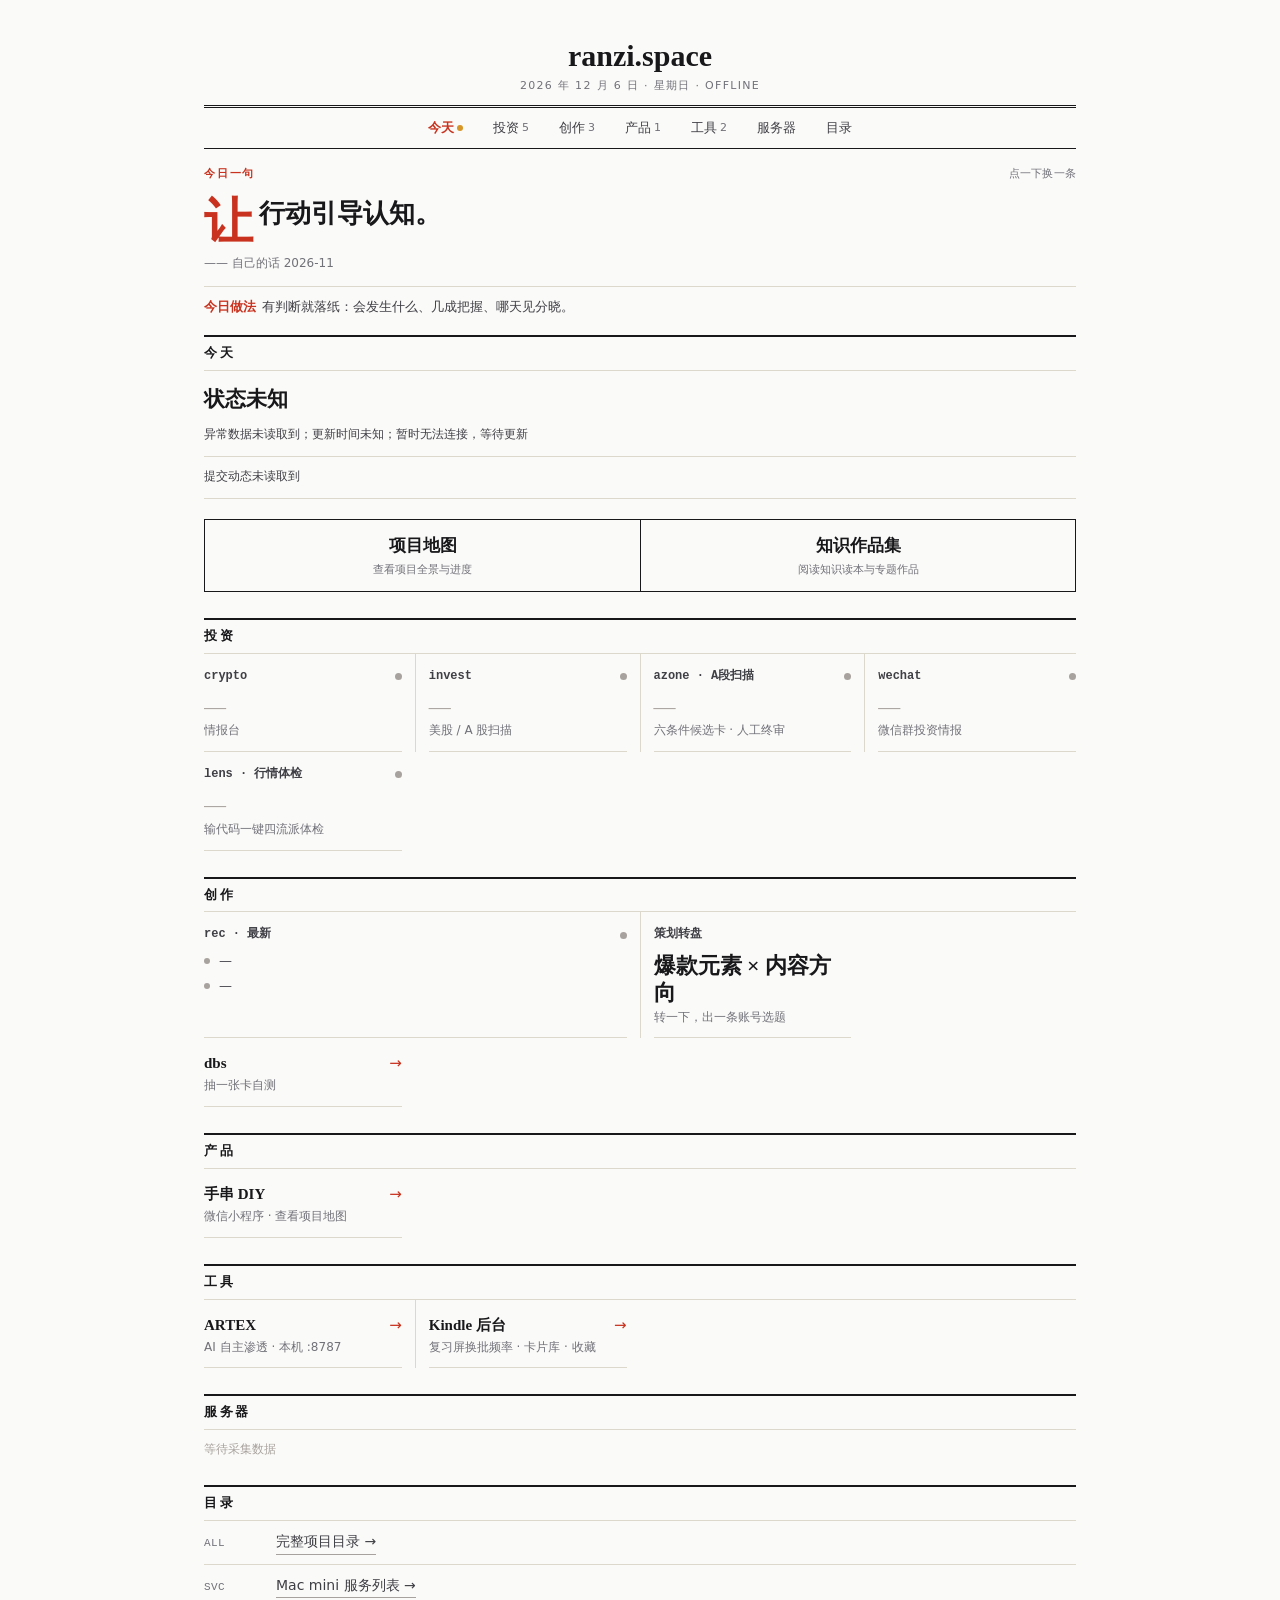
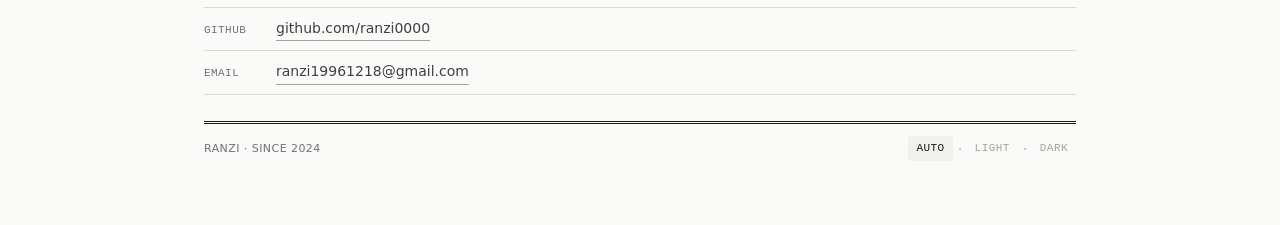
==== commit 734957e4: "home: 改成纸面风格（宋体标题、细线分栏、朱红强调；信息量与卡片版相同，补深色与宽屏四栏）" ====
--- a/index.html
+++ b/index.html
@@ -30,665 +30,254 @@
 
 <link rel="stylesheet" href="/assets/base.css">
 <style>
-
-body { background: radial-gradient(900px 420px at 50% -120px, var(--page-glow), transparent 70%) no-repeat, var(--bg); }
-main {
-  max-width: 640px;
-  margin: 0 auto;
-  padding: 48px 24px 64px;
-}
-@media (max-width: 640px) {
-  main { padding: 32px 16px 48px; }
-}
-
-/* ─── Header ───────────────────────────────── */
-header {
-  margin-bottom: 16px;
-  display: flex;
-  align-items: baseline;
-  justify-content: space-between;
-  gap: 16px;
-}
-h1 {
-  font-family: var(--font-mono);
-  font-size: 15px;
-  font-weight: 600;
-  letter-spacing: 0.02em;
-  margin: 0;
-}
-.refresh-meta {
-  font-family: var(--font-mono);
-  font-size: 11px;
-  letter-spacing: 0.04em;
-  color: var(--faint);
-  text-transform: uppercase;
-}
-.refresh-meta.stale {
-  color: var(--status-bad);
-  font-weight: 600;
-}
-.refresh-meta.stale::before {
-  content: "⏸ ";
-  margin-right: 2px;
-}
-
-/* 数据陈旧时，所有卡片半透明 + 灰化，提示"这不是当前数据" */
-body.stale .card { opacity: 0.55; }
-body.stale .card-main { color: var(--muted); }
-body.stale .server-strip { opacity: 0.55; }
-
-/* ─── 项目登记漂移提醒（projects.json 真源 vs 本地实况对账） ── */
-.drift-banner {
-  display: block;
-  margin: 0 0 20px;
-  padding: 10px 13px;
-  border: 1px solid var(--border);
-  border-left: 3px solid var(--status-warn);
-  border-radius: 8px;
-  background: var(--card);
-  font-size: 13px;
-  line-height: 1.5;
-  color: inherit;
-  text-decoration: none;
-}
-.drift-banner[hidden] { display: none; }
-.drift-banner .drift-title { color: var(--fg-soft); }
-.drift-banner .drift-count { color: var(--status-warn); font-weight: 600; }
-.drift-banner .drift-detail {
-  display: block;
-  margin-top: 3px;
-  color: var(--muted);
-  font-family: var(--font-mono);
-  font-size: 12px;
-  word-break: break-word;
-}
-
-/* ─── 金句与做法：首页主视觉卡。深色暖底、衬线大字，下方内嵌一格「今日做法」 ─── */
+/* ═══ 纸面风格（2026-11-12 定稿）═══
+   像一份每天印出来的小报：宋体标题、细线分栏、朱红一个强调色；没有卡片底、圆角、阴影和渐变。
+   信息量与卡片版相同，只是把卡片边框换成栏线。颜色变量都在 base.css。 */
+main { max-width: 640px; margin: 0 auto; padding: 36px 24px 64px; }
+@media (max-width: 640px) { main { padding: 22px 20px 48px; } }
+@media (min-width: 960px) { main { max-width: 920px; } }
+
+/* ─── 报头 ─── */
+header { text-align: center; padding-bottom: 10px; border-bottom: 3px double var(--fg); }
+h1 { margin: 0; font-family: var(--font-serif); font-size: 30px; font-weight: 700; line-height: 1.3; }
+.mast-line { margin: 2px 0 0; font-size: 11px; letter-spacing: 0.12em; color: var(--muted); }
+#mast-date:not(:empty)::after { content: " · "; }
+.refresh-meta { text-transform: uppercase; }
+.refresh-meta.stale { color: var(--status-bad); font-weight: 600; }
+.refresh-meta.stale::before { content: "已停更 "; }
+
+/* 数据陈旧时整体变淡，提示「这不是当前数据」 */
+body.stale .card, body.stale .server-strip { opacity: 0.55; }
+
+/* ─── 快捷标签：吸顶，一行文字，当前分区变朱红 ─── */
+.quick-tags {
+  position: sticky; top: 0; z-index: 10;
+  display: flex; justify-content: space-between; gap: 14px;
+  padding: calc(8px + env(safe-area-inset-top)) 0 8px;
+  overflow-x: auto; scrollbar-width: none;
+  background: color-mix(in srgb, var(--bg) 92%, transparent);
+  -webkit-backdrop-filter: blur(10px); backdrop-filter: blur(10px);
+  border-bottom: 1px solid var(--fg);
+}
+.quick-tags::-webkit-scrollbar { display: none; }
+.quick-tags a {
+  flex-shrink: 0; display: inline-flex; align-items: center; gap: 3px; padding: 2px 0;
+  font-size: 13px; color: var(--fg-soft); text-decoration: none; -webkit-tap-highlight-color: transparent;
+}
+.quick-tags a:hover { color: var(--fg); }
+.quick-tags a[aria-current="true"] { color: var(--vermilion); font-weight: 700; }
+.quick-tags a[hidden] { display: none; }
+.quick-tags .tag-count { font-size: 11px; font-weight: 400; color: var(--muted); }
+.quick-tags .tag-count:empty { display: none; }
+.quick-tags .tag-dot { width: 6px; height: 6px; border-radius: 50%; background: var(--status-warn); }
+.quick-tags .tag-dot[data-state="ok"] { background: var(--status-ok); }
+.quick-tags .tag-dot[data-state="alerts"] { background: var(--status-bad); }
+@media (min-width: 641px) { .quick-tags { justify-content: center; gap: 30px; } }
+
+/* ─── 分区与栏目标题 ─── */
+section { margin-top: 26px; scroll-margin-top: 52px; }
+section[hidden] { display: none; }
+.eyebrow {
+  margin: 0; padding: 6px 0; font-size: 13px; font-weight: 700; letter-spacing: 0.2em; color: var(--fg);
+  border-top: 2px solid var(--fg); border-bottom: 1px solid var(--rule);
+}
+.section-empty { margin: 10px 0 0; font-size: 12px; color: var(--faint); }
+.section-empty[hidden] { display: none; }
+
+/* 今天区：金句排在「今天」标题之上，当作头版导语 */
+#today { display: flex; flex-direction: column; margin-top: 0; }
+#today > .quote-line { order: -1; }
+
+/* ─── 金句与做法：首字下沉，无底色 ─── */
 .quote-line {
-  position: relative; display: block; width: 100%; overflow: hidden;
-  margin: 0 0 16px; padding: 30px 26px 22px;
-  text-align: left; font: inherit; cursor: pointer; color: var(--hero-fg);
-  border: 0; border-radius: 18px;
-  background:
-    radial-gradient(120% 90% at 100% 0%, var(--hero-glow), transparent 58%),
-    linear-gradient(155deg, var(--hero-a), var(--hero-b));
-  box-shadow: var(--shadow-hero);
+  display: block; width: 100%; margin: 0 0 18px; padding: 16px 0 0;
+  text-align: left; font: inherit; color: inherit; background: none; border: 0; cursor: pointer;
   -webkit-tap-highlight-color: transparent;
-  transition: transform 0.15s ease;
 }
 .quote-line[hidden] { display: none; }
-.quote-line:active { transform: scale(0.99); }
-.quote-line:focus-visible { outline: 2px solid var(--hero-gold); outline-offset: 3px; }
-.quote-mark {
-  position: absolute; top: 34px; right: 12px; pointer-events: none;
-  font-family: Georgia, "Times New Roman", serif; font-size: 150px; line-height: 1;
-  color: var(--hero-gold); opacity: 0.14;
-}
-.quote-kicker {
-  position: relative; display: flex; justify-content: space-between; align-items: center;
-  font-family: var(--font-mono); font-size: 11px; letter-spacing: 0.16em; color: var(--hero-gold);
-}
-.quote-next { letter-spacing: 0.04em; color: var(--hero-soft); }
+.quote-line:focus-visible { outline: 1px solid var(--vermilion); outline-offset: 4px; }
+.quote-mark { display: none; }
+.quote-kicker { display: flex; justify-content: space-between; font-size: 11px; font-weight: 600; letter-spacing: 0.16em; color: var(--vermilion); }
+.quote-next { font-weight: 400; letter-spacing: 0.02em; color: var(--muted); }
 .quote-text {
-  position: relative; display: block; margin-top: 18px;
-  font-family: var(--font-serif); font-size: 23px; font-weight: 700; line-height: 1.65;
-  letter-spacing: 0.02em; text-wrap: pretty;
-}
-.quote-src {
-  position: relative; display: block; margin-top: 14px;
-  font-size: 12px; letter-spacing: 0.04em; color: var(--hero-soft);
-}
+  display: block; margin-top: 10px; font-family: var(--font-serif); font-size: 22px; font-weight: 700;
+  line-height: 1.6; text-wrap: pretty;
+}
+.quote-text::first-letter { float: left; padding: 4px 6px 0 0; font-size: 1.9em; line-height: 1; color: var(--vermilion); }
+.quote-text::after { content: ""; display: block; clear: both; }
+.quote-src { display: block; margin-top: 8px; font-size: 12px; color: var(--muted); }
 .quote-src::before { content: "—— "; }
 .quote-src:empty { display: none; }
-.quote-do {
-  position: relative; display: block; margin-top: 22px; padding: 14px 16px;
-  border: 1px solid var(--hero-line); border-radius: 12px; background: var(--hero-panel);
-}
+.quote-do { display: block; margin-top: 12px; padding-top: 10px; border-top: 1px solid var(--rule); font-size: 13px; line-height: 1.6; color: var(--fg-soft); }
 .quote-do[hidden] { display: none; }
-.do-label {
-  display: inline-block; padding: 2px 9px; border-radius: 999px;
-  font-size: 11px; font-weight: 600; letter-spacing: 0.1em;
-  color: var(--hero-b); background: var(--hero-gold);
-}
-.do-text { display: block; margin-top: 9px; font-size: 15px; line-height: 1.65; color: var(--hero-fg); }
+.do-label { margin-right: 6px; font-weight: 700; color: var(--vermilion); }
 .quote-line.swap .quote-text, .quote-line.swap .quote-src { animation: quote-in 0.35s ease both; }
 @keyframes quote-in { from { opacity: 0; transform: translateY(6px); } to { opacity: 1; transform: none; } }
-@media (max-width: 380px) { .quote-line { padding: 26px 20px 18px; } .quote-text { font-size: 21px; } }
-@media (prefers-reduced-motion: reduce) { .quote-line, .quote-line.swap .quote-text, .quote-line.swap .quote-src { animation: none; transition: none; } }
-
-/* ─── 今天：异常用细边与状态点强调，文字保留语义 ─── */
+@media (min-width: 960px) { .quote-text { font-size: 26px; } }
+@media (prefers-reduced-motion: reduce) { .quote-line.swap .quote-text, .quote-line.swap .quote-src { animation: none; } }
+
+/* ─── 今天：左头条（待办、提交动态），右额度 ─── */
 .today-panel {
-  display: grid;
-  grid-template-columns: minmax(0, 1fr) 150px;
-  gap: 20px;
-  padding: 18px;
-  border: 1px solid var(--border);
-  border-left: 3px solid var(--status-ok);
-  border-radius: 14px;
-  box-shadow: var(--shadow-card);
-  background: var(--card);
-}
-.today-panel[data-state="alerts"] { border-left-color: var(--status-bad); }
-.today-panel[data-state="unknown"] { border-left-color: var(--status-warn); }
+  display: grid; grid-template-columns: minmax(0, 1fr) 150px;
+  padding: 12px 0; background: var(--bg); border-bottom: 1px solid var(--rule);
+}
 .today-panel.no-quota { grid-template-columns: minmax(0, 1fr); }
-.quota-block[hidden] { display: none; }
 .today-copy { min-width: 0; }
-.today-status { margin: 0; font-size: 19px; font-weight: 600; color: var(--fg); }
-.today-alerts, .today-latest { list-style: none; padding: 0; margin: 0; }
-.today-alerts li { display: flex; gap: 9px; margin-top: 12px; line-height: 1.5; font-size: 13px; }
+.today-status { margin: 0; font-family: var(--font-serif); font-size: 21px; font-weight: 700; color: var(--fg); }
+.today-panel[data-state="alerts"] .today-status { color: var(--vermilion); }
+.today-alerts, .today-latest { list-style: none; margin: 0; padding: 0; }
+.today-alerts li { display: flex; gap: 8px; margin-top: 8px; font-size: 13px; line-height: 1.5; }
 .today-alerts .status-dot { margin-top: 6px; }
 .today-alerts li > div { min-width: 0; overflow-wrap: anywhere; }
 .alert-title { color: var(--fg); font-weight: 500; }
-.alert-detail { display: block; color: var(--muted); font-size: 12px; }
-.today-ai { margin-top: 12px; color: var(--muted); font-size: 12px; }
+.alert-detail { display: block; font-size: 12px; color: var(--muted); }
+.today-ai { margin-top: 8px; font-size: 12px; color: var(--muted); }
 .today-ai summary { cursor: pointer; }
 .today-ai ul { margin: 6px 0 0; padding-left: 18px; line-height: 1.6; overflow-wrap: anywhere; }
-.today-unknown { margin: 10px 0 0; color: var(--fg-soft); font-size: 12px; overflow-wrap: anywhere; }
-.today-activity { margin: 18px 0 6px; color: var(--fg-soft); font-size: 12px; overflow-wrap: anywhere; }
-.today-latest li { display: flex; gap: 10px; font-size: 12px; margin-top: 5px; color: var(--muted); }
+.today-unknown { margin: 8px 0 0; font-size: 12px; color: var(--fg-soft); overflow-wrap: anywhere; }
+.today-activity { margin: 12px 0 0; padding-top: 10px; border-top: 1px solid var(--rule); font-size: 12px; color: var(--fg-soft); overflow-wrap: anywhere; }
+.today-latest li { display: flex; gap: 10px; margin-top: 4px; font-size: 12px; color: var(--muted); }
 .commit-title { flex: 1; min-width: 0; overflow-wrap: anywhere; }
-.today-latest time { flex-shrink: 0; font-family: var(--font-mono); font-size: 10px; padding-top: 2px; }
-.quota-block { min-width: 0; border-left: 1px solid var(--border); padding-left: 18px; }
-.quota-row + .quota-row { margin-top: 14px; padding-top: 14px; border-top: 1px solid var(--border); }
-.quota-label { margin: 0; font-family: var(--font-mono); color: var(--muted); font-size: 11px; }
-.quota-value { font-family: var(--font-mono); font-size: 30px; line-height: 1.3; margin: 7px 0 0; color: var(--fg); }
-.quota-state, .quota-reset, .quota-short { margin: 3px 0 0; font-size: 11px; color: var(--muted); overflow-wrap: anywhere; }
+.today-latest time { flex-shrink: 0; padding-top: 2px; font-family: var(--font-mono); font-size: 10px; }
+.quota-block { min-width: 0; margin-left: 14px; padding-left: 14px; border-left: 1px solid var(--rule); }
+.quota-block[hidden] { display: none; }
+.quota-label { margin: 0; font-size: 11px; color: var(--muted); }
+.quota-value { margin: 4px 0 0; font-family: var(--font-serif); font-size: 30px; font-weight: 700; line-height: 1.15; color: var(--vermilion); }
+.quota-state, .quota-reset, .quota-short { margin: 2px 0 0; font-size: 11px; color: var(--muted); overflow-wrap: anywhere; }
 @media (max-width: 640px) {
-  .today-panel { grid-template-columns: minmax(0, 1fr); gap: 16px; padding: 16px; }
-  .quota-block { border-left: 0; border-top: 1px solid var(--border); padding: 12px 0 0; }
-  .quota-value { display: inline-block; font-size: 25px; margin: 4px 8px 0 0; }
-  .quota-state { display: inline; }
-}
-
-/* ─── 任务：长任务进度（转写、grok 派活等），没有任务时整块隐藏 ─── */
-.task-block { margin-top: 12px; border: 1px solid var(--border); border-radius: 10px; background: var(--card); }
+  .today-panel { grid-template-columns: minmax(0, 1fr); }
+  .quota-block { margin: 12px 0 0; padding: 10px 0 0; border-left: 0; border-top: 1px solid var(--rule); }
+  .quota-row { display: flex; flex-wrap: wrap; align-items: baseline; gap: 0 10px; }
+  .quota-label { width: 100%; }
+  .quota-value { font-size: 26px; }
+}
+
+/* ─── 任务：长任务进度，没有任务时整块隐藏 ─── */
+.task-block { margin-top: 22px; }
 .task-block[hidden] { display: none; }
-.task-head { display: flex; justify-content: space-between; align-items: center; gap: 10px; margin: 0; padding: 8px 12px 0 18px; font-family: var(--font-mono); font-size: 11px; color: var(--muted); }
-.task-refresh { font: inherit; color: var(--fg-soft); background: none; border: 1px solid var(--border); border-radius: 6px; padding: 3px 10px; cursor: pointer; }
-.task-refresh:hover { background: var(--hover); }
-.task-refresh:disabled { color: var(--muted); cursor: default; background: none; }
-/* 已完成的收成一行，展开才看明细，不占注意力 */
-.task-done { margin: 0; padding: 10px 18px; font-size: 12px; color: var(--muted); }
-.task-list:not(:empty) + .task-done { border-top: 1px solid var(--border); }
+.task-head {
+  display: flex; justify-content: space-between; align-items: center; gap: 10px; margin: 0; padding: 5px 0;
+  font-size: 13px; font-weight: 700; letter-spacing: 0.2em; color: var(--fg);
+  border-top: 2px solid var(--fg); border-bottom: 1px solid var(--rule);
+}
+#task-count { font-size: 12px; font-weight: 400; letter-spacing: 0; color: var(--muted); }
+.task-refresh { padding: 2px 10px; font: inherit; font-size: 12px; font-weight: 400; letter-spacing: 0; color: var(--fg-soft); background: none; border: 1px solid var(--rule); cursor: pointer; }
+.task-refresh:hover { border-color: var(--fg); }
+.task-refresh:disabled { color: var(--muted); cursor: default; border-color: var(--rule); }
+.task-list { list-style: none; margin: 0; padding: 0; }
+.task-list li { padding: 11px 0; border-bottom: 1px solid var(--rule); }
+.task-top { display: flex; align-items: baseline; gap: 8px; font-size: 14px; }
+.task-top .status-dot { align-self: center; }
+.task-name { flex: 1; min-width: 0; font-weight: 600; color: var(--fg); overflow-wrap: anywhere; }
+.task-label { flex-shrink: 0; font-size: 12px; color: var(--muted); white-space: nowrap; }
+.task-list li[data-status="warn"] .task-label, .task-list li[data-status="warn"] .task-line.why { color: var(--status-warn); font-weight: 600; }
+.task-list li[data-status="bad"] .task-label, .task-list li[data-status="bad"] .task-line.why { color: var(--status-bad); font-weight: 600; }
+.task-bar { height: 5px; margin: 8px 0 0 15px; background: var(--hover); overflow: hidden; }
+.task-bar > span { display: block; height: 100%; background: var(--fg); }
+.task-list li[data-status="warn"] .task-bar > span { background: var(--status-warn); }
+.task-list li[data-status="bad"] .task-bar > span { background: var(--status-bad); }
+.task-list li[data-status="done"] .task-bar > span, .task-list li[data-status="unknown"] .task-bar > span { background: var(--faint); }
+.task-line { margin: 6px 0 0 15px; font-size: 12px; line-height: 1.5; color: var(--fg-soft); overflow-wrap: anywhere; }
+.task-line.sub { margin-top: 2px; color: var(--muted); }
+.task-line b { font-weight: 600; color: var(--fg); }
+.task-done { margin: 0; padding: 9px 0; font-size: 12px; color: var(--muted); border-bottom: 1px solid var(--rule); }
 .task-done[hidden] { display: none; }
 .task-done summary { cursor: pointer; }
 .task-done ul { list-style: none; margin: 6px 0 0; padding: 0; line-height: 1.7; }
 .task-done li { display: flex; gap: 10px; }
 .task-done li span:first-child { flex: 1; min-width: 0; overflow-wrap: anywhere; }
 .task-done time { flex-shrink: 0; font-family: var(--font-mono); font-size: 11px; }
-.task-list { list-style: none; margin: 0; padding: 0 18px; }
-.task-list li { padding: 12px 0; }
-.task-list li + li { border-top: 1px solid var(--border); }
-.task-top { display: flex; align-items: baseline; gap: 9px; font-size: 14px; }
-.task-top .status-dot { align-self: center; }
-.task-name { flex: 1; min-width: 0; font-weight: 600; color: var(--fg); overflow-wrap: anywhere; }
-.task-label { flex-shrink: 0; font-size: 12px; color: var(--muted); white-space: nowrap; }
-.task-list li[data-status="warn"] .task-label, .task-list li[data-status="warn"] .task-line.why { color: var(--status-warn); font-weight: 600; }
-.task-list li[data-status="bad"] .task-label, .task-list li[data-status="bad"] .task-line.why { color: var(--status-bad); font-weight: 600; }
-.task-bar { height: 5px; margin: 8px 0 0 16px; border-radius: 3px; background: var(--hover); overflow: hidden; }
-.task-bar > span { display: block; height: 100%; border-radius: 3px; background: var(--status-ok); }
-.task-list li[data-status="warn"] .task-bar > span { background: var(--status-warn); }
-.task-list li[data-status="bad"] .task-bar > span { background: var(--status-bad); }
-.task-list li[data-status="done"] .task-bar > span, .task-list li[data-status="unknown"] .task-bar > span { background: var(--faint); }
-.task-line { margin: 6px 0 0 16px; font-size: 12px; line-height: 1.5; color: var(--fg-soft); overflow-wrap: anywhere; }
-.task-line.sub { margin-top: 2px; color: var(--muted); }
-.task-line b { font-weight: 600; color: var(--fg); }
-@media (max-width: 640px) { .task-head { padding: 8px 10px 0 16px; } .task-list { padding: 0 16px; } .task-done { padding: 10px 16px; } }
-
-/* ─── 主要入口 ──────────────────────────── */
+
+/* ─── 主要入口：一个黑线框，中间一条竖线 ─── */
+.primary-links { display: grid; grid-template-columns: 1fr 1fr; margin-top: 20px; border: 1px solid var(--fg); }
 .primary-link {
-  display: block;
-  width: 100%;
-  padding: 14px 16px;
-  margin-bottom: 24px;
-  background: var(--fg);
-  color: var(--bg);
-  border: none;
-  border-radius: 10px;
-  font: inherit;
-  font-family: var(--font-mono);
-  font-size: 13px;
-  font-weight: 600;
-  letter-spacing: 0.02em;
-  cursor: pointer;
-  text-align: center;
-  text-decoration: none;
+  display: block; padding: 12px; text-align: center; text-decoration: none; color: var(--fg);
+  font-family: var(--font-serif); font-size: 17px; font-weight: 700; -webkit-tap-highlight-color: transparent;
+}
+.primary-link + .primary-link { border-left: 1px solid var(--fg); }
+.primary-link:hover { color: var(--vermilion); }
+.primary-link:active { background: var(--hover); }
+.primary-link .hint { display: block; margin-top: 2px; font-family: var(--font-sans); font-size: 11px; font-weight: 400; color: var(--muted); }
+
+/* ─── 栏目格：项目卡与纯入口共用。栏间一条竖线、行间一条横线，栏数随屏宽变 ───
+   竖线画在每格左侧的栏距正中；第一栏那条落在容器外，被 overflow 裁掉。 */
+.grid, .entry-grid { display: grid; grid-template-columns: repeat(2, minmax(0, 1fr)); column-gap: 27px; overflow: hidden; }
+.grid:empty, .entry-grid:empty { display: none; }
+@media (max-width: 380px) { .grid, .entry-grid { grid-template-columns: minmax(0, 1fr); } }
+@media (min-width: 960px) { .grid, .entry-grid { grid-template-columns: repeat(4, minmax(0, 1fr)); } }
+.card, .entry {
+  position: relative; display: block; min-width: 0; padding: 13px 0 12px;
+  color: inherit; text-decoration: none; border-bottom: 1px solid var(--rule);
   -webkit-tap-highlight-color: transparent;
-  transition: transform 0.1s ease, opacity 0.15s ease;
-}
-.primary-link:active { transform: scale(0.985); }
-.primary-links {
-  display: grid;
-  grid-template-columns: 1fr 1fr;
-  gap: 12px;
-  margin-bottom: 24px;
-}
-.primary-links .primary-link { margin-bottom: 0; }
-.primary-link .hint {
-  display: block;
-  margin-top: 4px;
-  font-size: 10px;
-  font-weight: 400;
-  letter-spacing: 0.05em;
-  opacity: 0.6;
-}
-
-/* ─── Card grid ───────────────────────────────── */
-.grid {
-  display: grid;
-  /* minmax(0,1fr) 而非 1fr：防止某张卡片的不可换行内容（如 rec 的列表标题）撑爆所在列、
-     把两列挤成 2:1 的宽度。minmax(0,…) 把列的最小宽度锁到 0，两列恒等宽。 */
-  grid-template-columns: repeat(2, minmax(0, 1fr));
-  /* 所有行等高 → 卡片高度统一，消除"某行换行变高、别行偏矮"的高度偏差 */
-  grid-auto-rows: 1fr;
-  gap: 12px;
-  margin-bottom: 12px;
-}
-@media (max-width: 380px) {
-  /* 单列时是纵向列表，不强制等高（否则短卡片被拉高、留大片空白） */
-  .grid { grid-template-columns: 1fr; grid-auto-rows: auto; }
-}
-
-.card {
-  position: relative;
-  display: block;
-  padding: 16px;
-  background: var(--card);
-  border: 1px solid var(--border);
-  border-radius: 14px;
-  box-shadow: var(--shadow-card);
-  text-decoration: none;
-  color: inherit;
-  transition: transform 0.1s ease, border-color 0.15s ease, background-color 0.15s ease;
-  min-height: 110px;
-  -webkit-tap-highlight-color: transparent;
-}
-.card:active {
-  transform: scale(0.985);
-  background: var(--hover);
-}
-.card:hover { border-color: var(--muted); }
-.card.wide { grid-column: 1 / -1; }
-
-/* ─── Entry grid（纯入口卡：无 dash.key 的项目 + 系统页面） ───
-   与活数据大卡区分：两行文字、无状态点、高度约为大卡的一半，视觉分量收敛。 */
-.entry-grid {
-  display: grid;
-  grid-template-columns: repeat(2, minmax(0, 1fr));
-  gap: 8px;
-}
-@media (max-width: 380px) {
-  .entry-grid { grid-template-columns: 1fr; }
-}
-.entry {
-  display: block;
-  padding: 10px 12px;
-  background: var(--card);
-  border: 1px solid var(--border);
-  border-radius: 8px;
-  text-decoration: none;
-  color: inherit;
-  transition: transform 0.1s ease, border-color 0.15s ease, background-color 0.15s ease;
-  -webkit-tap-highlight-color: transparent;
-}
-.entry:hover { border-color: var(--muted); }
-.entry:active {
-  transform: scale(0.985);
-  background: var(--hover);
-}
-.entry-title {
-  display: block;
-  font-family: var(--font-mono);
-  font-size: 12px;
-  font-weight: 600;
-  letter-spacing: 0.01em;
-  color: var(--fg);
-}
-.entry-sub {
-  display: block;
-  margin-top: 1px;
-  font-size: 12px;
-  line-height: 1.35;
-  color: var(--muted);
-  overflow: hidden;
-  text-overflow: ellipsis;
-  white-space: nowrap;
-}
-
-/* projects.json 加载失败时的一行提示（不白屏） */
-.grid-error {
-  grid-column: 1 / -1;
-  font-family: var(--font-mono);
-  font-size: 12px;
-  color: var(--status-bad);
-  padding: 8px 0;
-}
-
-.card-head {
-  display: flex;
-  align-items: center;
-  justify-content: space-between;
-  gap: 8px;
-  margin-bottom: 12px;
-}
-.card-name {
-  font-family: var(--font-mono);
-  font-size: 12px;
-  font-weight: 600;
-  color: var(--fg);
-  letter-spacing: 0.01em;
-}
-.status-dot {
-  width: 7px;
-  height: 7px;
-  border-radius: 50%;
-  background: var(--faint);
-  flex-shrink: 0;
-}
+}
+.card::before, .entry::before { content: ""; position: absolute; left: -14px; top: 0; bottom: -1px; width: 1px; background: var(--rule); }
+.card:has(.card-items) { grid-column: span 2; }
+@media (max-width: 380px) { .card:has(.card-items) { grid-column: auto; } }
+.card:active, .entry:active { background: var(--hover); }
+.card:hover .card-name, .entry:hover .entry-title { color: var(--vermilion); }
+
+.card-head { display: flex; align-items: center; justify-content: space-between; gap: 8px; }
+.card-name { font-family: var(--font-mono); font-size: 12px; font-weight: 600; color: var(--fg-soft); }
+.status-dot { flex-shrink: 0; width: 7px; height: 7px; border-radius: 50%; background: var(--faint); }
 .status-dot.ok { background: var(--status-ok); }
 .status-dot.warn { background: var(--status-warn); }
 .status-dot.bad { background: var(--status-bad); }
-
-.card-main {
-  font-size: 22px;
-  font-weight: 600;
-  line-height: 1.2;
-  color: var(--fg);
-  letter-spacing: -0.01em;
-  margin-bottom: 4px;
-  font-variant-numeric: tabular-nums;
-}
-.card-main.placeholder { color: var(--faint); font-size: 18px; font-weight: 400; }
-.card-sub {
-  font-size: 12px;
-  color: var(--muted);
-  line-height: 1.4;
-}
-/* 窄屏两列时卡片内宽约 140px，22px 主指标遇到较长文案（如"1.65% 最大价差"）会折成两行。
-   缩到 19px 让常见指标单行显示。即便仍折行，等高已由 grid-auto-rows 保证整齐。 */
-@media (max-width: 480px) {
-  .card-main { font-size: 19px; }
-}
-
-/* ─── Item list（rec 用） ──────── */
-.card-items {
-  list-style: none;
-  margin: 0;
-  padding: 0;
-  display: flex;
-  flex-direction: column;
-  gap: 8px;
-}
-.card-items li {
-  display: flex;
-  align-items: center;
-  gap: 10px;
-  font-size: 13px;
-  line-height: 1.4;
-}
-.card-items .dot {
-  width: 6px;
-  height: 6px;
-  border-radius: 50%;
-  background: var(--faint);
-  flex-shrink: 0;
-}
+.card-main { margin-top: 7px; font-family: var(--font-serif); font-size: 22px; font-weight: 700; line-height: 1.25; color: var(--fg); font-variant-numeric: tabular-nums; overflow-wrap: anywhere; }
+.card-main.placeholder { color: var(--faint); font-weight: 400; }
+.card-sub { margin-top: 2px; font-size: 12px; line-height: 1.4; color: var(--muted); }
+@media (max-width: 480px) { .card-main { font-size: 20px; } }
+
+.card-items { list-style: none; margin: 2px 0 0; padding: 0; }
+.card-items li { display: flex; align-items: center; gap: 9px; margin-top: 7px; font-size: 13px; line-height: 1.4; }
+.card-items .dot { flex-shrink: 0; width: 6px; height: 6px; border-radius: 50%; background: var(--faint); }
 .card-items .dot.ok { background: var(--status-ok); }
 .card-items .dot.warn { background: var(--status-warn); }
 .card-items .dot.bad { background: var(--status-bad); }
-.card-items .title {
-  flex: 1;
-  overflow: hidden;
-  text-overflow: ellipsis;
-  white-space: nowrap;
-  color: var(--fg-soft);
-}
-.card-items .time {
-  font-family: var(--font-mono);
-  font-size: 11px;
-  color: var(--faint);
-  flex-shrink: 0;
-}
-
-/* ─── Section ───────────────────────────────── */
-section { margin-bottom: 40px; scroll-margin-top: 64px; }
-section:last-of-type { margin-bottom: 0; }
-section[hidden] { display: none; }
-
-.eyebrow::before {
-  content: ""; align-self: center; flex: none;
-  width: 4px; height: 15px; border-radius: 2px; background: var(--accent);
-}
-.eyebrow {
-  display: flex;
-  align-items: baseline;
-  gap: 8px;
-  font-size: 16px;
-  font-weight: 600;
-  letter-spacing: 0.02em;
-  color: var(--accent);
-  margin: 0 0 14px;
-  padding-bottom: 8px;
-  border-bottom: 1px solid var(--border);
-}
-.group-section .grid:empty { display: none; }
-.section-empty { margin: 0; font-size: 12px; color: var(--faint); }
-.section-empty[hidden] { display: none; }
-
-/* ─── 快捷标签：吸顶，点击跳分区，滚动时高亮当前分区 ─── */
-.quick-tags {
-  position: sticky;
-  top: 0;
-  z-index: 10;
-  display: flex;
-  gap: 6px;
-  margin: -8px -24px 24px;
-  padding: calc(8px + env(safe-area-inset-top)) 24px 10px;
-  overflow-x: auto;
-  scrollbar-width: none;
-  background: color-mix(in srgb, var(--bg) 88%, transparent);
-  -webkit-backdrop-filter: blur(10px);
-  backdrop-filter: blur(10px);
-  border-bottom: 1px solid transparent;
-  transition: border-color 0.15s ease;
-}
-.quick-tags::-webkit-scrollbar { display: none; }
-.quick-tags.stuck { border-bottom-color: var(--border); }
-.quick-tags a {
-  flex-shrink: 0;
-  display: inline-flex;
-  align-items: center;
-  gap: 5px;
-  padding: 5px 12px;
-  border: 1px solid var(--border);
-  border-radius: 999px;
-  background: var(--card);
-  color: var(--fg-soft);
-  font-size: 13px;
-  line-height: 1.4;
-  text-decoration: none;
-  -webkit-tap-highlight-color: transparent;
-  transition: color 0.15s ease, border-color 0.15s ease, background-color 0.15s ease;
-}
-.quick-tags a:hover { border-color: var(--muted); }
-.quick-tags a[aria-current="true"] {
-  color: var(--accent);
-  border-color: var(--accent);
-  background: var(--accent-soft);
-}
-.quick-tags a[hidden] { display: none; }
-.quick-tags .tag-count {
-  font-family: var(--font-mono);
-  font-size: 11px;
-  color: var(--faint);
-}
-.quick-tags .tag-count:empty { display: none; }
-.quick-tags .tag-dot {
-  width: 6px;
-  height: 6px;
-  border-radius: 50%;
-  background: var(--status-warn);
-}
-.quick-tags .tag-dot[data-state="ok"] { background: var(--status-ok); }
-.quick-tags .tag-dot[data-state="alerts"] { background: var(--status-bad); }
-@media (max-width: 640px) {
-  .quick-tags { margin: -8px -16px 20px; padding-left: 16px; padding-right: 16px; }
-}
-
-/* ─── Server strip（云服务器状态条，数据来自 /api/summary.servers） ─── */
-.server-strip {
-  display: grid;
-  grid-template-columns: repeat(4, minmax(0, 1fr));
-  gap: 8px 4px;
-  padding: 12px 8px;
-  background: var(--card);
-  border: 1px solid var(--border);
-  border-radius: 10px;
-}
+.card-items .title { flex: 1; overflow: hidden; text-overflow: ellipsis; white-space: nowrap; color: var(--fg-soft); }
+.card-items .time { flex-shrink: 0; font-family: var(--font-mono); font-size: 11px; color: var(--muted); }
+
+.entry-title { display: flex; justify-content: space-between; gap: 8px; font-family: var(--font-serif); font-size: 15px; font-weight: 700; color: var(--fg); }
+.entry-title::after { content: "\2192"; font-family: var(--font-sans); font-weight: 400; color: var(--vermilion); }
+.entry-sub { display: block; margin-top: 2px; font-size: 12px; line-height: 1.4; color: var(--muted); overflow: hidden; text-overflow: ellipsis; white-space: nowrap; }
+
+/* projects.json 加载失败时的一行提示（不白屏） */
+.grid-error { grid-column: 1 / -1; padding: 8px 0; font-family: var(--font-mono); font-size: 12px; color: var(--status-bad); }
+
+/* ─── 服务器：四格并排，格间竖线 ─── */
+.server-strip { display: grid; grid-template-columns: repeat(4, minmax(0, 1fr)); padding: 12px 0; border-bottom: 1px solid var(--rule); }
 .server-strip[hidden] { display: none; }
-.server-cell { text-align: center; min-width: 0; }
-.server-cell .s-name {
-  display: flex;
-  align-items: center;
-  justify-content: center;
-  gap: 6px;
-  font-family: var(--font-mono);
-  font-size: 12px;
-  font-weight: 600;
-  color: var(--fg);
-  white-space: nowrap;
-}
-.server-cell .s-sub {
-  margin-top: 2px;
-  font-family: var(--font-mono);
-  font-size: 10px;
-  letter-spacing: 0.02em;
-  color: var(--muted);
-  white-space: nowrap;
-  overflow: hidden;
-  text-overflow: ellipsis;
-}
-@media (max-width: 420px) {
-  .server-strip { grid-template-columns: repeat(2, minmax(0, 1fr)); gap: 12px 4px; }
-}
-
-/* ─── Elsewhere ───────────────────────────────── */
-.links {
-  list-style: none;
-  margin: 0;
-  padding: 0;
-}
-.links li {
-  padding: 10px 0;
-  display: flex;
-  gap: 24px;
-  align-items: baseline;
-  border-bottom: 1px solid var(--border);
-}
-.links li:last-child { border-bottom: none; }
-.links .label {
-  font-family: var(--font-mono);
-  font-size: 12px;
-  color: var(--faint);
-  letter-spacing: 0.04em;
-  text-transform: uppercase;
-  width: 70px;
-  flex-shrink: 0;
-}
-.links a {
-  color: var(--fg-soft);
-  text-decoration: none;
-  font-size: 14px;
-  border-bottom: 1px solid var(--border);
-  padding-bottom: 1px;
-}
-.links a:hover {
-  color: var(--accent);
-  border-bottom-color: var(--accent);
-}
-
-/* ─── Footer ───────────────────────────────── */
+.server-cell { min-width: 0; padding: 0 4px; text-align: center; }
+.server-cell + .server-cell { border-left: 1px solid var(--rule); }
+.server-cell .s-name { display: flex; align-items: center; justify-content: center; gap: 5px; font-size: 12px; font-weight: 600; color: var(--fg); white-space: nowrap; }
+.server-cell .s-sub { margin-top: 2px; font-size: 10px; color: var(--muted); white-space: nowrap; overflow: hidden; text-overflow: ellipsis; }
+@media (max-width: 360px) {
+  .server-strip { grid-template-columns: repeat(2, minmax(0, 1fr)); row-gap: 12px; }
+  .server-cell:nth-child(odd) { border-left: 0; }
+}
+
+/* ─── 目录 ─── */
+.drift-banner { display: block; margin: 10px 0 0; padding: 8px 12px; border-left: 3px solid var(--status-warn); font-size: 13px; line-height: 1.5; color: inherit; text-decoration: none; }
+.drift-banner[hidden] { display: none; }
+.drift-banner .drift-title { color: var(--fg-soft); }
+.drift-banner .drift-count { color: var(--status-warn); font-weight: 600; }
+.drift-banner .drift-detail { display: block; margin-top: 3px; font-family: var(--font-mono); font-size: 12px; color: var(--muted); word-break: break-word; }
+.links { list-style: none; margin: 0; padding: 0; }
+.links li { display: flex; gap: 16px; align-items: baseline; padding: 9px 0; border-bottom: 1px solid var(--rule); }
+.links .label { flex-shrink: 0; width: 56px; font-family: var(--font-mono); font-size: 11px; letter-spacing: 0.04em; text-transform: uppercase; color: var(--muted); }
+.links a { padding-bottom: 1px; font-size: 14px; color: var(--fg-soft); text-decoration: none; border-bottom: 1px solid var(--faint); }
+.links a:hover { color: var(--vermilion); border-bottom-color: var(--vermilion); }
+
+/* ─── 页脚 ─── */
 footer {
-  margin-top: 56px;
-  padding-top: 20px;
-  border-top: 1px solid var(--border);
-  display: flex;
-  justify-content: space-between;
-  align-items: center;
-  gap: 16px;
-  font-family: var(--font-mono);
-  font-size: 11px;
-  letter-spacing: 0.04em;
-  color: var(--faint);
+  display: flex; justify-content: space-between; align-items: center; gap: 16px;
+  margin-top: 26px; padding-top: 12px; border-top: 3px double var(--fg);
+  font-size: 11px; letter-spacing: 0.04em; color: var(--muted);
 }
 footer .meta { text-transform: uppercase; }
-
-.theme-toggle .seg:focus-visible {
-  outline: 1px solid var(--accent); outline-offset: 1px;
-}
-
-@media (max-width: 480px) {
-  footer { flex-direction: column; align-items: flex-start; gap: 16px; }
-}
+.theme-toggle .seg:focus-visible { outline: 1px solid var(--vermilion); outline-offset: 1px; }
+@media (max-width: 480px) { footer { flex-direction: column; align-items: flex-start; gap: 12px; } }
 
 ::selection { background: var(--accent-soft); }
-
-/* ═══ 暖色层次（2026-11-11 重设计）═══
-   各分区一个色调（--tone，定义在 base.css），标题、卡片、入口随分区着色；
-   数字与状态的可读性不变，只加层次。放在最后，覆盖上面的基础样式。 */
-#invest { --tone: var(--tone-invest); }
-#create { --tone: var(--tone-create); }
-#product { --tone: var(--tone-product); }
-#tool { --tone: var(--tone-tool); }
-#infra, #directory { --tone: var(--tone-infra); }
-
-header { margin-bottom: 20px; align-items: center; }
-h1 { font-family: var(--font-serif); font-size: 24px; font-weight: 700; letter-spacing: 0.01em; }
-h1::after { content: ""; display: inline-block; width: 7px; height: 7px; margin-left: 5px; border-radius: 50%; background: var(--accent); }
-.refresh-meta { padding: 4px 10px; border: 1px solid var(--border); border-radius: 999px; background: var(--card); color: var(--muted); }
-
-.quick-tags a { padding: 6px 14px; box-shadow: var(--shadow-card); }
-.quick-tags a[aria-current="true"] { color: var(--hero-fg); border-color: transparent; background: linear-gradient(155deg, var(--hero-a), var(--hero-b)); }
-.quick-tags a[aria-current="true"] .tag-count { color: var(--hero-soft); }
-
-.eyebrow { color: var(--tone, var(--accent)); font-family: var(--font-serif); font-size: 19px; font-weight: 700; letter-spacing: 0.04em; border-bottom: 0; padding-bottom: 0; margin-bottom: 16px; }
-.eyebrow::before { background: var(--tone, var(--accent)); height: 17px; }
-.eyebrow::after { content: ""; flex: 1; align-self: center; height: 1px; margin-left: 6px; background: linear-gradient(90deg, color-mix(in oklch, var(--tone, var(--accent)) 35%, transparent), transparent); }
-
-.today-panel { --state: var(--status-ok); background: linear-gradient(160deg, color-mix(in oklch, var(--state) 9%, var(--card)), var(--card) 55%); border-left-width: 4px; }
-.today-panel[data-state="alerts"] { --state: var(--status-bad); }
-.today-panel[data-state="unknown"] { --state: var(--status-warn); }
-.today-status { font-family: var(--font-serif); font-size: 21px; font-weight: 700; }
-.quota-value { color: var(--accent); }
-
-.task-block { border-radius: 14px; box-shadow: var(--shadow-card); overflow: hidden; }
-.task-head { padding-bottom: 8px; border-bottom: 1px solid var(--border); background: color-mix(in oklch, var(--accent) 5%, var(--card)); }
-.task-bar { height: 6px; }
-.task-list li:not([data-status]) .task-bar > span, .task-list li[data-status="ok"] .task-bar > span { background: linear-gradient(90deg, var(--status-ok), color-mix(in oklch, var(--status-ok) 60%, var(--hero-gold))); }
-
-.primary-links { gap: 12px; margin: 20px 0 28px; }
-.primary-link { position: relative; overflow: hidden; padding: 18px 16px; border-radius: 14px; color: var(--hero-fg); font-family: var(--font-serif); font-size: 17px; font-weight: 700; letter-spacing: 0.06em; background: radial-gradient(120% 100% at 100% 0%, var(--hero-glow), transparent 60%), linear-gradient(155deg, var(--hero-a), var(--hero-b)); box-shadow: var(--shadow-hero); }
-.primary-links .primary-link + .primary-link { color: var(--fg); background: linear-gradient(160deg, color-mix(in oklch, var(--hero-gold) 30%, var(--card)), var(--card) 70%); border: 1px solid color-mix(in oklch, var(--hero-gold) 55%, var(--border)); box-shadow: var(--shadow-card); }
-.primary-link .hint { margin-top: 6px; font-family: var(--font-sans); font-size: 11px; letter-spacing: 0.03em; opacity: 0.72; }
-
-.card { padding: 18px 16px 16px; overflow: hidden; background: linear-gradient(165deg, color-mix(in oklch, var(--tone, var(--accent)) 8%, var(--card)), var(--card) 62%); }
-.card::before { content: ""; position: absolute; left: 0; top: 0; right: 0; height: 3px; background: linear-gradient(90deg, var(--tone, var(--accent)), transparent 85%); }
-.card:hover, .entry:hover { border-color: color-mix(in oklch, var(--tone, var(--accent)) 45%, var(--border)); transform: translateY(-1px); }
-.card-name { color: var(--tone, var(--accent)); }
-.card-main { font-size: 24px; }
-
-.entry { position: relative; padding: 13px 30px 13px 14px; border-radius: 12px; box-shadow: var(--shadow-card); border-left: 3px solid var(--tone, var(--accent)); }
-.entry::after { content: "\2192"; position: absolute; right: 12px; top: 50%; transform: translateY(-50%); color: var(--tone, var(--accent)); opacity: 0.55; font-size: 14px; }
-.entry-title { font-size: 13px; }
-.entry-sub { margin-top: 3px; }
-
-.server-strip { padding: 16px 8px; border-radius: 14px; box-shadow: var(--shadow-card); background: linear-gradient(165deg, color-mix(in oklch, var(--tone) 7%, var(--card)), var(--card) 62%); }
-
-.links { padding: 4px 16px; border: 1px solid var(--border); border-radius: 14px; background: var(--card); box-shadow: var(--shadow-card); }
-.links li { padding: 13px 0; }
-.links .label { color: var(--tone); }
-
-@media (prefers-reduced-motion: reduce) { .card:hover, .entry:hover { transform: none; } }
 </style>
 </head>
 <body>
@@ -696,8 +285,15 @@
 
   <header>
     <h1>ranzi.space</h1>
-    <span class="refresh-meta" id="refresh-meta">—</span>
+    <p class="mast-line"><span id="mast-date"></span><span class="refresh-meta" id="refresh-meta">—</span></p>
   </header>
+  <script>
+    (function() {
+      var d = new Date();
+      document.getElementById('mast-date').textContent =
+        d.getFullYear() + ' 年 ' + (d.getMonth() + 1) + ' 月 ' + d.getDate() + ' 日 · 星期' + '日一二三四五六'.charAt(d.getDay());
+    })();
+  </script>
 
   <!-- 快捷标签：点击跳到对应分区，滚动时高亮当前分区；分区为空时连同标签一起隐藏 -->
   <nav class="quick-tags" id="quick-tags" aria-label="快速定位">
--- a/assets/base.css
+++ b/assets/base.css
@@ -9,28 +9,14 @@
   --card: #ffffff;
   --accent: oklch(54% 0.13 38);
   --accent-soft: oklch(54% 0.13 38 / 0.08);
+  --rule: #ddd8cc;
+  --vermilion: #c8321e;
   --status-ok: oklch(64% 0.14 145);
   --status-warn: oklch(72% 0.14 75);
   --status-bad: oklch(60% 0.18 25);
   --status-infra: oklch(60% 0.12 240);
   --status-dormant: #a8a29e;
   --status-archived: #71717a;
-  --tone-invest: oklch(58% 0.13 78);
-  --tone-create: oklch(54% 0.13 38);
-  --tone-product: oklch(52% 0.11 160);
-  --tone-tool: oklch(52% 0.11 248);
-  --tone-infra: oklch(50% 0.04 265);
-  --hero-a: oklch(36% 0.10 38);
-  --hero-b: oklch(21% 0.05 28);
-  --hero-glow: oklch(72% 0.16 60 / 0.42);
-  --hero-fg: #fbf3e8;
-  --hero-soft: rgb(251 243 232 / 0.66);
-  --hero-gold: oklch(86% 0.11 82);
-  --hero-panel: rgb(255 255 255 / 0.09);
-  --hero-line: rgb(255 255 255 / 0.16);
-  --page-glow: oklch(54% 0.13 38 / 0.07);
-  --shadow-card: 0 1px 2px rgb(60 40 20 / 0.04), 0 6px 20px rgb(60 40 20 / 0.05);
-  --shadow-hero: 0 2px 4px rgb(60 30 10 / 0.10), 0 18px 40px rgb(90 40 15 / 0.22);
   --font-sans: -apple-system, BlinkMacSystemFont, "Segoe UI", "PingFang SC", "Hiragino Sans GB", "Microsoft YaHei", system-ui, sans-serif;
   --font-mono: ui-monospace, SFMono-Regular, "SF Mono", Menlo, Consolas, "Liberation Mono", monospace;
   --font-serif: "Songti SC", "Noto Serif SC", "Source Han Serif SC", "STSong", "SimSun", Georgia, serif;
@@ -47,19 +33,10 @@
   --card: #131311;
   --accent: oklch(72% 0.12 38);
   --accent-soft: oklch(72% 0.12 38 / 0.10);
+  --rule: #2c2c29;
+  --vermilion: #ef6a55;
   --status-dormant: #5a5a57;
   --status-archived: #4a4a47;
-  --tone-invest: oklch(80% 0.12 82);
-  --tone-create: oklch(74% 0.12 38);
-  --tone-product: oklch(76% 0.11 160);
-  --tone-tool: oklch(76% 0.10 248);
-  --tone-infra: oklch(74% 0.04 265);
-  --hero-a: oklch(30% 0.08 38);
-  --hero-b: oklch(15% 0.03 28);
-  --hero-glow: oklch(70% 0.15 60 / 0.30);
-  --page-glow: oklch(72% 0.12 38 / 0.06);
-  --shadow-card: 0 1px 2px rgb(0 0 0 / 0.3);
-  --shadow-hero: 0 0 0 1px rgb(255 255 255 / 0.06), 0 18px 40px rgb(0 0 0 / 0.5);
 }
 
 @media (prefers-color-scheme: dark) {
@@ -74,19 +51,10 @@
     --card: #131311;
     --accent: oklch(72% 0.12 38);
     --accent-soft: oklch(72% 0.12 38 / 0.10);
+    --rule: #2c2c29;
+    --vermilion: #ef6a55;
     --status-dormant: #5a5a57;
     --status-archived: #4a4a47;
-    --tone-invest: oklch(80% 0.12 82);
-    --tone-create: oklch(74% 0.12 38);
-    --tone-product: oklch(76% 0.11 160);
-    --tone-tool: oklch(76% 0.10 248);
-    --tone-infra: oklch(74% 0.04 265);
-  --hero-a: oklch(30% 0.08 38);
-    --hero-b: oklch(15% 0.03 28);
-    --hero-glow: oklch(70% 0.15 60 / 0.30);
-    --page-glow: oklch(72% 0.12 38 / 0.06);
-    --shadow-card: 0 1px 2px rgb(0 0 0 / 0.3);
-    --shadow-hero: 0 0 0 1px rgb(255 255 255 / 0.06), 0 18px 40px rgb(0 0 0 / 0.5);
   }
 }
 
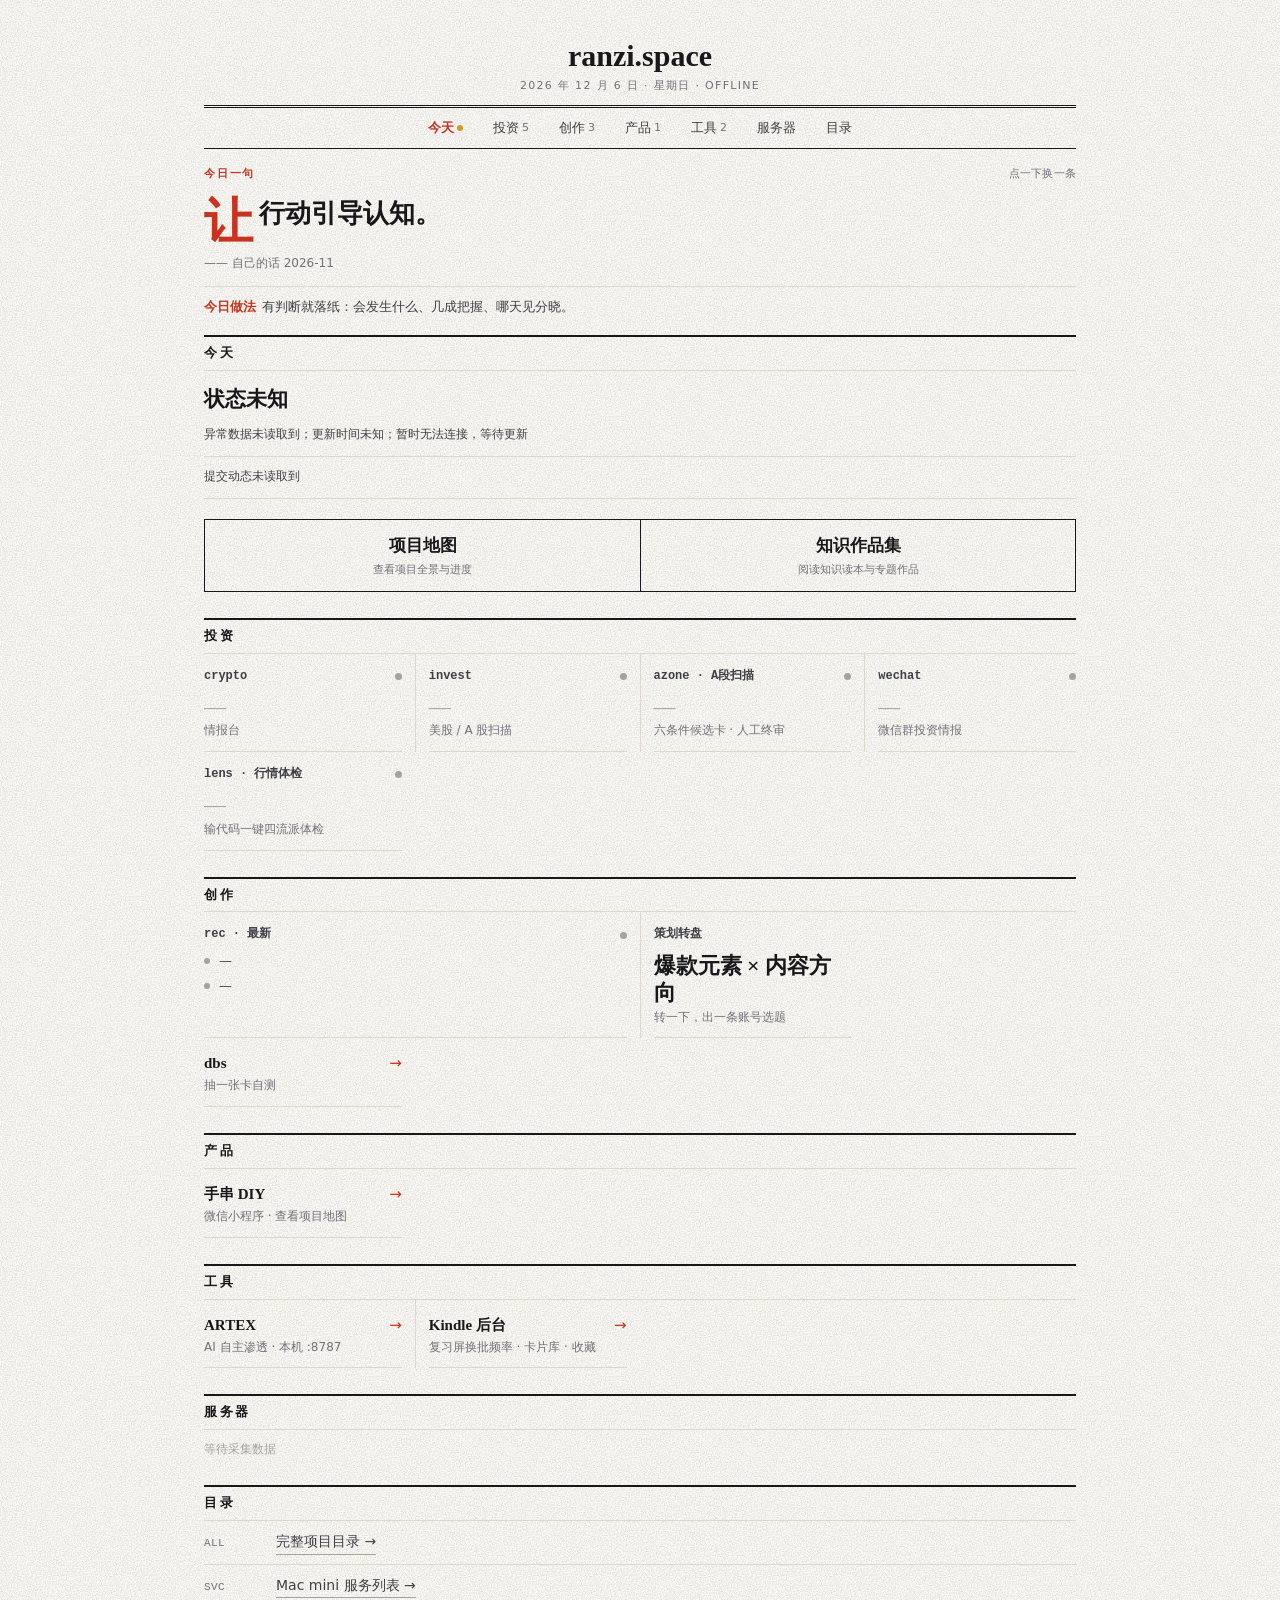
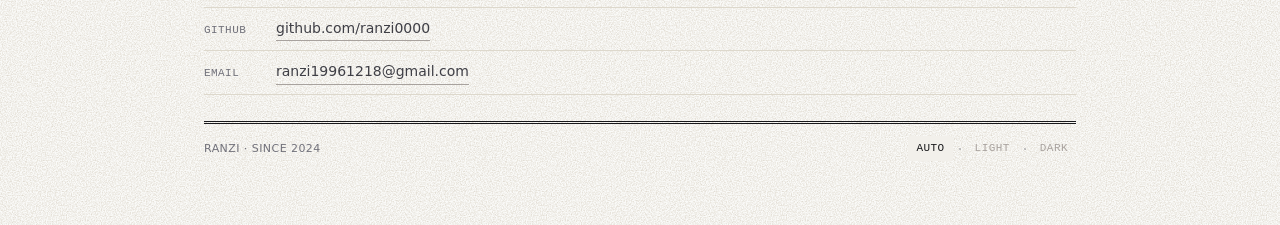
==== commit bb06aeb0: "home: 底色加一层淡纸纹（内嵌噪点，深浅各一套；吸顶标签栏同底）" ====
--- a/index.html
+++ b/index.html
@@ -33,6 +33,8 @@
 /* ═══ 纸面风格（2026-11-12 定稿）═══
    像一份每天印出来的小报：宋体标题、细线分栏、朱红一个强调色；没有卡片底、圆角、阴影和渐变。
    信息量与卡片版相同，只是把卡片边框换成栏线。颜色变量都在 base.css。 */
+/* 纸纹：底色上叠一层很淡的噪点（--grain 在 base.css，深浅各一套），随页面滚动 */
+body { background: var(--grain) 0 0 / 240px 240px var(--bg); }
 main { max-width: 640px; margin: 0 auto; padding: 36px 24px 64px; }
 @media (max-width: 640px) { main { padding: 22px 20px 48px; } }
 @media (min-width: 960px) { main { max-width: 920px; } }
@@ -55,8 +57,7 @@
   display: flex; justify-content: space-between; gap: 14px;
   padding: calc(8px + env(safe-area-inset-top)) 0 8px;
   overflow-x: auto; scrollbar-width: none;
-  background: color-mix(in srgb, var(--bg) 92%, transparent);
-  -webkit-backdrop-filter: blur(10px); backdrop-filter: blur(10px);
+  background: var(--grain) 0 0 / 240px 240px var(--bg);
   border-bottom: 1px solid var(--fg);
 }
 .quick-tags::-webkit-scrollbar { display: none; }
@@ -119,7 +120,7 @@
 /* ─── 今天：左头条（待办、提交动态），右额度 ─── */
 .today-panel {
   display: grid; grid-template-columns: minmax(0, 1fr) 150px;
-  padding: 12px 0; background: var(--bg); border-bottom: 1px solid var(--rule);
+  padding: 12px 0; border-bottom: 1px solid var(--rule);
 }
 .today-panel.no-quota { grid-template-columns: minmax(0, 1fr); }
 .today-copy { min-width: 0; }
--- a/assets/base.css
+++ b/assets/base.css
@@ -11,6 +11,7 @@
   --accent-soft: oklch(54% 0.13 38 / 0.08);
   --rule: #ddd8cc;
   --vermilion: #c8321e;
+  --grain: url("data:image/svg+xml,%3Csvg xmlns='http://www.w3.org/2000/svg' width='240' height='240'%3E%3Cfilter id='n'%3E%3CfeTurbulence type='fractalNoise' baseFrequency='.8' numOctaves='3' stitchTiles='stitch'/%3E%3CfeColorMatrix values='0 0 0 0 0.35 0 0 0 0 0.27 0 0 0 0 0.16 0.55 0 0 0 -0.19'/%3E%3C/filter%3E%3Crect width='100%25' height='100%25' filter='url(%23n)'/%3E%3C/svg%3E");
   --status-ok: oklch(64% 0.14 145);
   --status-warn: oklch(72% 0.14 75);
   --status-bad: oklch(60% 0.18 25);
@@ -35,6 +36,7 @@
   --accent-soft: oklch(72% 0.12 38 / 0.10);
   --rule: #2c2c29;
   --vermilion: #ef6a55;
+  --grain: url("data:image/svg+xml,%3Csvg xmlns='http://www.w3.org/2000/svg' width='240' height='240'%3E%3Cfilter id='n'%3E%3CfeTurbulence type='fractalNoise' baseFrequency='.8' numOctaves='3' stitchTiles='stitch'/%3E%3CfeColorMatrix values='0 0 0 0 0.95 0 0 0 0 0.92 0 0 0 0 0.84 0.32 0 0 0 -0.12'/%3E%3C/filter%3E%3Crect width='100%25' height='100%25' filter='url(%23n)'/%3E%3C/svg%3E");
   --status-dormant: #5a5a57;
   --status-archived: #4a4a47;
 }
@@ -53,6 +55,7 @@
     --accent-soft: oklch(72% 0.12 38 / 0.10);
     --rule: #2c2c29;
     --vermilion: #ef6a55;
+    --grain: url("data:image/svg+xml,%3Csvg xmlns='http://www.w3.org/2000/svg' width='240' height='240'%3E%3Cfilter id='n'%3E%3CfeTurbulence type='fractalNoise' baseFrequency='.8' numOctaves='3' stitchTiles='stitch'/%3E%3CfeColorMatrix values='0 0 0 0 0.95 0 0 0 0 0.92 0 0 0 0 0.84 0.32 0 0 0 -0.12'/%3E%3C/filter%3E%3Crect width='100%25' height='100%25' filter='url(%23n)'/%3E%3C/svg%3E");
     --status-dormant: #5a5a57;
     --status-archived: #4a4a47;
   }
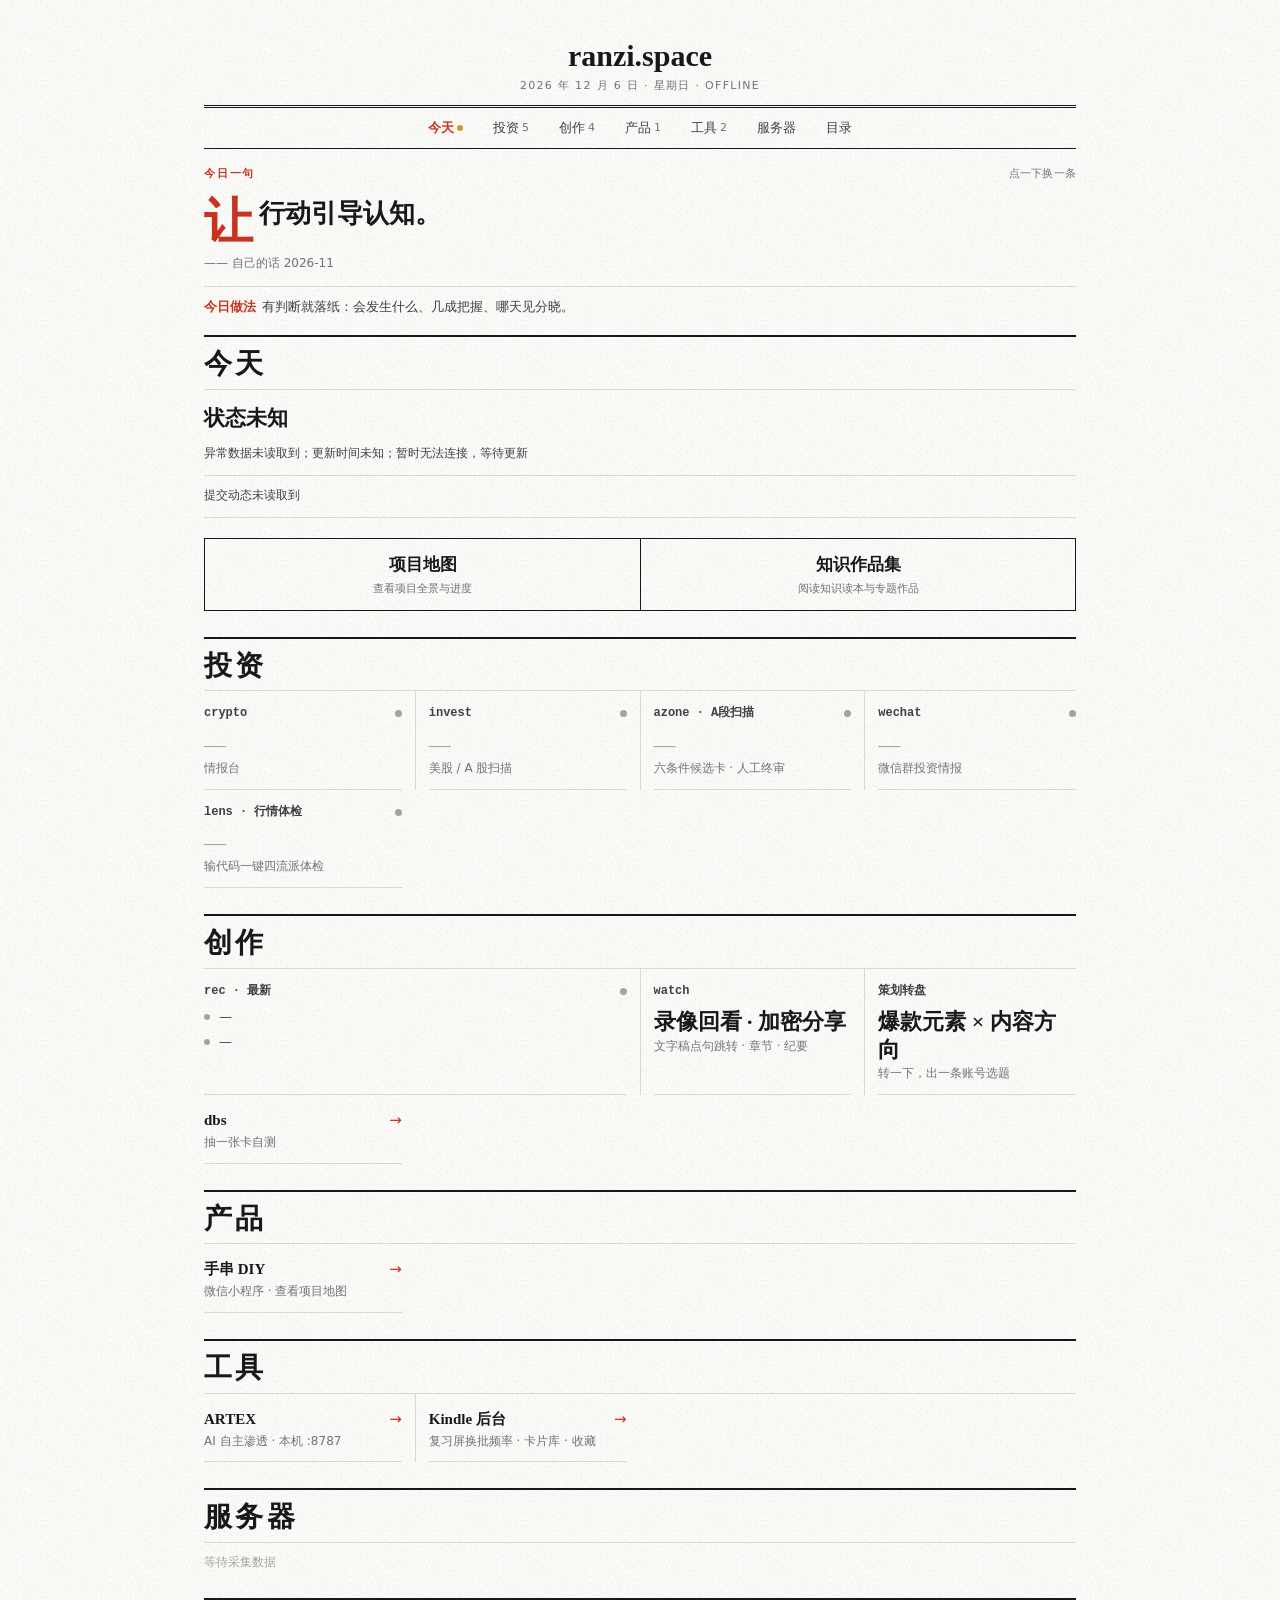
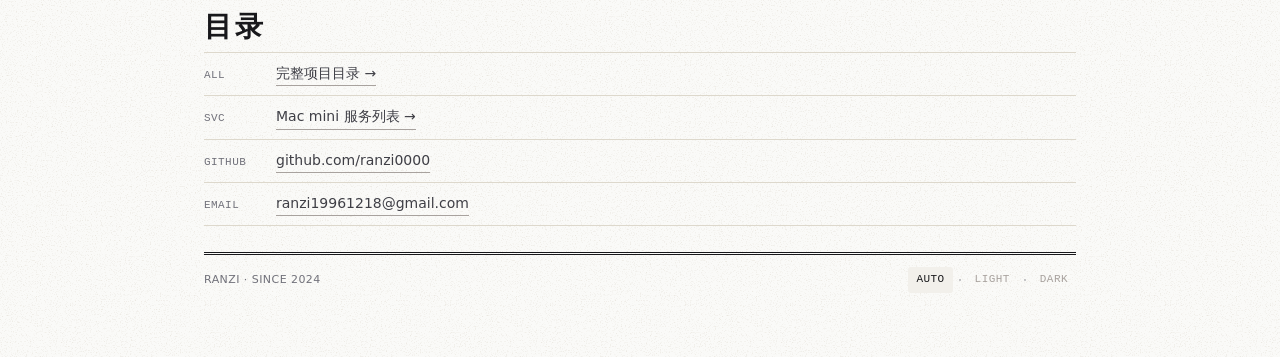
==== commit 3b86058b: "home: 分区标题放大到 24/28px 宋体（原 13px 比卡片字还小，层级倒挂）；创作区加 watch 录像回看卡" ====
--- a/index.html
+++ b/index.html
@@ -78,10 +78,13 @@
 /* ─── 分区与栏目标题 ─── */
 section { margin-top: 26px; scroll-margin-top: 52px; }
 section[hidden] { display: none; }
+/* 分区标题要比卡片里最大的字（.card-main 20–22px）大一档，层级才不倒挂（用户 11-13 反馈） */
 .eyebrow {
-  margin: 0; padding: 6px 0; font-size: 13px; font-weight: 700; letter-spacing: 0.2em; color: var(--fg);
+  margin: 0; padding: 10px 0 8px; font-family: var(--font-serif); font-size: 24px; font-weight: 700;
+  line-height: 1.2; letter-spacing: 0.12em; color: var(--fg);
   border-top: 2px solid var(--fg); border-bottom: 1px solid var(--rule);
 }
+@media (min-width: 960px) { .eyebrow { font-size: 28px; } }
 .section-empty { margin: 10px 0 0; font-size: 12px; color: var(--faint); }
 .section-empty[hidden] { display: none; }
 
--- a/assets/base.css
+++ b/assets/base.css
@@ -11,7 +11,7 @@
   --accent-soft: oklch(54% 0.13 38 / 0.08);
   --rule: #ddd8cc;
   --vermilion: #c8321e;
-  --grain: url("data:image/svg+xml,%3Csvg xmlns='http://www.w3.org/2000/svg' width='240' height='240'%3E%3Cfilter id='n'%3E%3CfeTurbulence type='fractalNoise' baseFrequency='.8' numOctaves='3' stitchTiles='stitch'/%3E%3CfeColorMatrix values='0 0 0 0 0.35 0 0 0 0 0.27 0 0 0 0 0.16 0.55 0 0 0 -0.19'/%3E%3C/filter%3E%3Crect width='100%25' height='100%25' filter='url(%23n)'/%3E%3C/svg%3E");
+  --grain: url("data:image/svg+xml,%3Csvg xmlns='http://www.w3.org/2000/svg' width='240' height='240'%3E%3Cfilter id='n'%3E%3CfeTurbulence type='fractalNoise' baseFrequency='.8' numOctaves='3' stitchTiles='stitch'/%3E%3CfeColorMatrix values='0 0 0 0 0.35 0 0 0 0 0.27 0 0 0 0 0.16 0.5 0 0 0 -0.27'/%3E%3C/filter%3E%3Crect width='100%25' height='100%25' filter='url(%23n)'/%3E%3C/svg%3E");
   --status-ok: oklch(64% 0.14 145);
   --status-warn: oklch(72% 0.14 75);
   --status-bad: oklch(60% 0.18 25);
@@ -36,7 +36,7 @@
   --accent-soft: oklch(72% 0.12 38 / 0.10);
   --rule: #2c2c29;
   --vermilion: #ef6a55;
-  --grain: url("data:image/svg+xml,%3Csvg xmlns='http://www.w3.org/2000/svg' width='240' height='240'%3E%3Cfilter id='n'%3E%3CfeTurbulence type='fractalNoise' baseFrequency='.8' numOctaves='3' stitchTiles='stitch'/%3E%3CfeColorMatrix values='0 0 0 0 0.95 0 0 0 0 0.92 0 0 0 0 0.84 0.32 0 0 0 -0.12'/%3E%3C/filter%3E%3Crect width='100%25' height='100%25' filter='url(%23n)'/%3E%3C/svg%3E");
+  --grain: url("data:image/svg+xml,%3Csvg xmlns='http://www.w3.org/2000/svg' width='240' height='240'%3E%3Cfilter id='n'%3E%3CfeTurbulence type='fractalNoise' baseFrequency='.8' numOctaves='3' stitchTiles='stitch'/%3E%3CfeColorMatrix values='0 0 0 0 0.95 0 0 0 0 0.92 0 0 0 0 0.84 0.3 0 0 0 -0.165'/%3E%3C/filter%3E%3Crect width='100%25' height='100%25' filter='url(%23n)'/%3E%3C/svg%3E");
   --status-dormant: #5a5a57;
   --status-archived: #4a4a47;
 }
@@ -55,7 +55,7 @@
     --accent-soft: oklch(72% 0.12 38 / 0.10);
     --rule: #2c2c29;
     --vermilion: #ef6a55;
-    --grain: url("data:image/svg+xml,%3Csvg xmlns='http://www.w3.org/2000/svg' width='240' height='240'%3E%3Cfilter id='n'%3E%3CfeTurbulence type='fractalNoise' baseFrequency='.8' numOctaves='3' stitchTiles='stitch'/%3E%3CfeColorMatrix values='0 0 0 0 0.95 0 0 0 0 0.92 0 0 0 0 0.84 0.32 0 0 0 -0.12'/%3E%3C/filter%3E%3Crect width='100%25' height='100%25' filter='url(%23n)'/%3E%3C/svg%3E");
+    --grain: url("data:image/svg+xml,%3Csvg xmlns='http://www.w3.org/2000/svg' width='240' height='240'%3E%3Cfilter id='n'%3E%3CfeTurbulence type='fractalNoise' baseFrequency='.8' numOctaves='3' stitchTiles='stitch'/%3E%3CfeColorMatrix values='0 0 0 0 0.95 0 0 0 0 0.92 0 0 0 0 0.84 0.3 0 0 0 -0.165'/%3E%3C/filter%3E%3Crect width='100%25' height='100%25' filter='url(%23n)'/%3E%3C/svg%3E");
     --status-dormant: #5a5a57;
     --status-archived: #4a4a47;
   }
